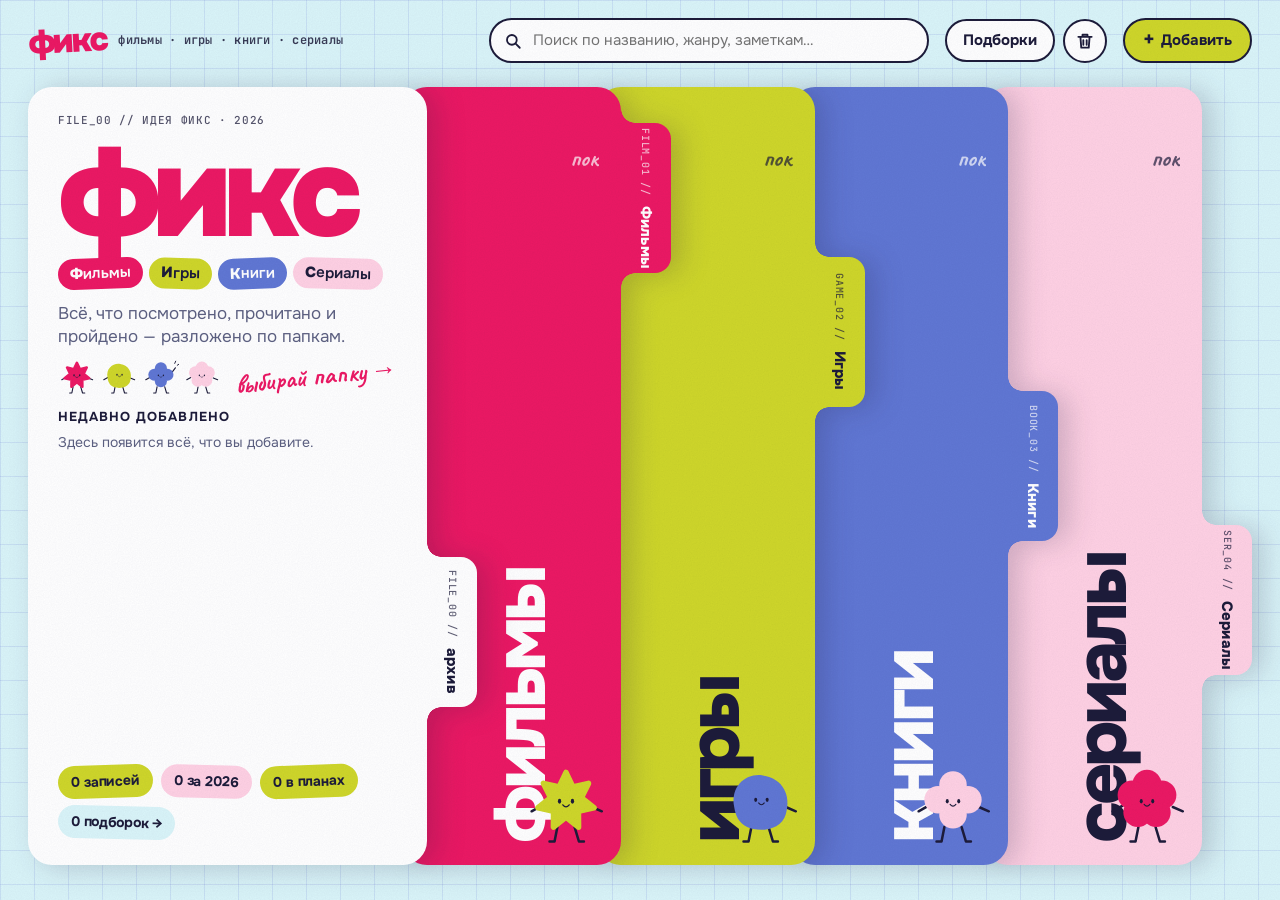
==== index.html @ a4455157 "Новая палитра и логотип-слово вместо кубиков Голубой, синий, лайм, малиновый и розовый; тёмно-синий " ====
<!doctype html>
<html lang="ru">
<head>
  <meta charset="utf-8">
  <meta name="viewport" content="width=device-width, initial-scale=1, viewport-fit=cover">
  <title>Фикс</title>
  <meta name="description" content="Фикс — фильмы, игры, книги, сериалы. Личный дневник того, что посмотрено, прочитано и пройдено">
  <link rel="preconnect" href="https://fonts.googleapis.com">
  <link rel="preconnect" href="https://fonts.gstatic.com" crossorigin>
  <link href="https://fonts.googleapis.com/css2?family=Onest:wght@400;500;600;700;800;900&family=Caveat:wght@500;700&family=JetBrains+Mono:wght@400;600&display=swap" rel="stylesheet">
  <link rel="stylesheet" href="css/styles.css">
</head>
<body>
  <header class="topbar">
    <a class="logo" href="#/" aria-label="Фикс — фильмы, игры, книги, сериалы. На главную">
      <span class="logo-word" aria-hidden="true">фикс</span>
      <span class="logo-sub" aria-hidden="true"><b>ф</b>ильмы · <b>и</b>гры · <b>к</b>ниги · <b>с</b>ериалы</span>
    </a>
    <div class="search" role="search">
      <svg class="search-icon" viewBox="0 0 24 24" aria-hidden="true"><circle cx="10.5" cy="10.5" r="6.5"/><path d="M15.5 15.5 21 21"/></svg>
      <input id="globalSearchInput" type="search" placeholder="Поиск по названию, жанру, заметкам…" autocomplete="off" aria-label="Поиск по всем папкам">
      <div class="search-results" id="globalSearchResults" hidden></div>
    </div>
    <nav class="topnav" aria-label="Разделы">
      <a class="nav-pill" id="collectionsLink" href="#/collections">Подборки</a>
      <button class="icon-btn" id="trashBtn" type="button" aria-label="Корзина">
        <svg viewBox="0 0 24 24" aria-hidden="true"><path d="M4 7h16M9 7V4.5h6V7M6.5 7l1 13h9l1-13M10 11v5.5M14 11v5.5"/></svg>
        <span class="trash-count" hidden></span>
      </button>
    </nav>
    <button class="btn btn--add" data-action="add" type="button"><span aria-hidden="true">+</span> Добавить</button>
  </header>

  <main id="app"></main>

  <div class="modal" id="entryOverlay" role="dialog" aria-modal="true" hidden>
    <div class="modal-backdrop"></div>
    <article class="sheet-card" id="entryModal"></article>
  </div>

  <div class="toast" id="toast" role="status" aria-live="polite"></div>

  <script src="js/secrets.js"></script>
  <script src="js/constants.js"></script>
  <script src="js/utils.js"></script>
  <script src="js/storage.js"></script>
  <script src="js/providers.js"></script>
  <script src="js/provider-google-books.js"></script>
  <script src="js/provider-tmdb.js"></script>
  <script src="js/provider-rawg.js"></script>
  <script src="js/demo-data.js"></script>
  <script src="js/repository.js"></script>
  <script src="js/collections-repository.js"></script>
  <script src="js/covers.js"></script>
  <script src="js/stars.js"></script>
  <script src="js/state.js"></script>
  <script src="js/render.js"></script>
  <script src="js/home.js"></script>
  <script src="js/category.js"></script>
  <script src="js/collections.js"></script>
  <script src="js/trash.js"></script>
  <script src="js/modal.js"></script>
  <script src="js/app.js"></script>
</body>
</html>
---- css/styles.css ----
/* ============ Токены ============ */
:root {
  --cream: #FFFFFF;
  --cyan: #DAF5F9;
  --paper: #FFFFFF;
  --ink: #1C1B3A;
  --ink-2: #5D6182;
  --tomato: #EC1864; /* акцент: малиновый */
  --pink: #FFD1E4;
  --lime: #CFD72A;
  --forest: #6077D4;
  --yellow: #CFD72A;
  --blue: #6077D4;
  --lav: #DAF5F9;
  --violet: #6077D4;
  --peach: #FFD1E4;

  --r: 14px;          /* радиус вогнутых «плечиков» язычка */
  --tab-w: 50px;      /* ширина боковых язычков папок */
  --gutter: 28px;

  --font: 'Onest', system-ui, -apple-system, 'Segoe UI', sans-serif;
  --hand: 'Caveat', 'Comic Sans MS', cursive;
  --mono: 'JetBrains Mono', ui-monospace, 'SFMono-Regular', monospace;

  --page: var(--cyan);
  --grid: rgba(96, 119, 212, .15);
  --shadow: rgba(28, 27, 58, .2);
}

* { box-sizing: border-box; }

html { -webkit-text-size-adjust: 100%; }

body {
  margin: 0;
  min-height: 100vh;
  font-family: var(--font);
  color: var(--ink);
  background-color: var(--page);
  background-image:
    linear-gradient(var(--grid) 1px, transparent 1px),
    linear-gradient(90deg, var(--grid) 1px, transparent 1px);
  background-size: 34px 34px;
  transition: background-color .45s ease;
  overflow-x: hidden;
}

/* бумажное зерно поверх всего */
body::after {
  content: "";
  position: fixed;
  inset: 0;
  pointer-events: none;
  z-index: 100;
  opacity: .13;
  mix-blend-mode: multiply;
  background-image: url("data:image/svg+xml,%3Csvg xmlns='http://www.w3.org/2000/svg' width='180' height='180'%3E%3Cfilter id='n'%3E%3CfeTurbulence type='fractalNoise' baseFrequency='.85' numOctaves='3' stitchTiles='stitch'/%3E%3CfeColorMatrix values='0 0 0 0 .11 0 0 0 0 .11 0 0 0 0 .23 0 0 0 .5 0'/%3E%3C/filter%3E%3Crect width='100%25' height='100%25' filter='url(%23n)'/%3E%3C/svg%3E");
}

body.has-modal { overflow: hidden; }

a { color: inherit; }
button, input, select, textarea { font: inherit; color: inherit; }
:focus-visible { outline: 3px solid var(--violet); outline-offset: 3px; border-radius: 8px; }

.mono { font: 500 11px/1.3 var(--mono); letter-spacing: .06em; text-transform: uppercase; opacity: .75; }
[hidden] { display: none !important; }
.sr { position: absolute; width: 1px; height: 1px; overflow: hidden; clip: rect(0 0 0 0); }

/* ============ Кнопки и общие элементы ============ */
.btn {
  display: inline-flex; align-items: center; gap: 6px;
  border: 2px solid var(--ink);
  border-radius: 999px;
  padding: 10px 18px 11px;
  background: var(--yellow);
  color: var(--ink);
  font-weight: 700; font-size: 15px;
  cursor: pointer;
  white-space: nowrap;
  transition: transform .18s ease, background .18s;
}
.btn:hover { transform: rotate(-2deg) scale(1.04); }
.btn span { font-size: 20px; line-height: 0; }
.btn--big { font-size: 17px; padding: 14px 26px 15px; }

.sticker {
  display: inline-block;
  background: var(--s);
  border-radius: 999px;
  padding: 7px 13px 8px;
  font-weight: 700; font-size: 14px;
  letter-spacing: -.01em;
}
.sticker:nth-child(odd) { transform: rotate(-2deg); }
.sticker:nth-child(even) { transform: rotate(1.5deg); }

.hand-note { font: 700 26px/1 var(--hand); color: var(--tomato); }

.bar { display: block; height: 7px; border-radius: 99px; background: rgba(28, 27, 58, .12); overflow: hidden; }
.bar > span { display: block; height: 100%; border-radius: inherit; background: var(--ink); }
.bar--big { height: 12px; margin-top: 10px; border: 2px solid var(--ink); background: var(--cream); }
.bar--big > span { background: var(--blue); }

/* ============ Верхняя панель ============ */
.topbar {
  position: relative; z-index: 30;
  display: flex; align-items: center; gap: 16px;
  padding: 18px var(--gutter);
}
/* логотип: слово «фикс» и расшифровка */
.logo { display: flex; align-items: center; gap: 12px; text-decoration: none; color: var(--ink); }
.logo-word {
  font-weight: 900; font-size: 34px; line-height: 1; letter-spacing: -.07em;
  color: var(--tomato);
  transform: rotate(-3deg);
  transition: transform .25s cubic-bezier(.3, 1.6, .5, 1);
}
.logo:hover .logo-word { transform: rotate(2deg) scale(1.06); }
body[data-view="collection"] .logo-word { color: var(--page-fi, var(--ink)); }
.logo-sub { font: 600 12px/1.3 var(--mono); letter-spacing: .02em; white-space: nowrap; color: var(--page-fi, var(--ink)); opacity: .85; }
.logo-sub b { font-weight: 700; }

.search { position: relative; flex: 1; max-width: 440px; margin-left: auto; }
.search input {
  width: 100%;
  border: 2px solid var(--ink); border-radius: 999px;
  background: var(--cream);
  padding: 10px 16px 11px 42px;
  font-size: 15px;
}
.search-icon, .field-inline svg {
  position: absolute; left: 15px; top: 50%; translate: 0 -50%;
  width: 18px; height: 18px; fill: none; stroke: var(--ink); stroke-width: 2.4; stroke-linecap: round;
  pointer-events: none;
}
.search-results {
  position: absolute; top: calc(100% + 8px); left: 0; right: 0;
  background: var(--cream);
  border: 2px solid var(--ink); border-radius: 20px;
  padding: 6px;
  box-shadow: 0 16px 40px var(--shadow);
}
.result {
  width: 100%; display: flex; align-items: center; gap: 12px;
  border: 0; background: none; text-align: left; cursor: pointer;
  padding: 8px; border-radius: 14px;
}
.result:hover { background: #DAF5F9; }
.result-type { margin-left: auto; font-size: 12px; font-weight: 700; background: var(--c); color: var(--fi); padding: 4px 9px; border-radius: 999px; }
.result-empty { margin: 10px 12px; color: var(--ink-2); }

/* ============ Главная: полка с папками ============ */
.shelf {
  display: flex;
  height: calc(100vh - 88px);
  min-height: 640px;
  padding: 6px calc(var(--gutter) + var(--tab-w)) var(--gutter) var(--gutter);
}

.folder {
  position: relative;
  flex: 1 1 0;
  min-width: 0;
  margin-left: -24px; /* прячем скругление предыдущей папки */
  filter: drop-shadow(10px 2px 14px var(--shadow));
  transition: flex-grow .55s cubic-bezier(.2, .8, .2, 1);
  --tc: var(--c);
}
.folder:first-child { margin-left: 0; }
.folder--title { flex: 0 0 34%; }
.folder:not(.folder--title):hover,
.folder:not(.folder--title):focus-within { flex-grow: 1.9; }

.folder-body {
  position: absolute; inset: 0;
  display: flex; gap: 14px;
  padding: 24px 22px 22px calc(24px + var(--tab-w) + 14px);
  background: var(--c);
  color: var(--fi);
  border-radius: 24px;
  overflow: hidden;
  text-decoration: none;
  cursor: pointer;
}

/* боковой язычок: торчит справа, с вогнутыми плечиками */
.folder-tab {
  position: absolute;
  left: 100%;
  top: var(--tab-top, 36px);
  width: var(--tab-w);
  height: 150px;
  display: flex; align-items: center; justify-content: center; gap: 10px;
  writing-mode: vertical-rl;
  background: var(--c);
  color: var(--fi);
  border-radius: 0 16px 16px 0;
  font-weight: 800; font-size: 15px; letter-spacing: .01em;
  text-decoration: none;
  white-space: nowrap;
}
.folder-tab small { font: 500 10px var(--mono); letter-spacing: .08em; opacity: .7; }
.folder-tab::before, .folder-tab::after {
  content: ""; position: absolute; left: 0;
  width: var(--r); height: var(--r);
  pointer-events: none;
}
.folder-tab::before { bottom: 100%; background: radial-gradient(circle at 100% 0, transparent calc(var(--r) - .5px), var(--tc) var(--r)); }
.folder-tab::after  { top: 100%;    background: radial-gradient(circle at 100% 100%, transparent calc(var(--r) - .5px), var(--tc) var(--r)); }
.folder--title .folder-tab { --tab-top: 470px; }

.folder-vtitle {
  margin: 0;
  writing-mode: vertical-rl;
  transform: rotate(180deg);
  font-size: clamp(54px, 8.2vh, 100px);
  font-weight: 800;
  letter-spacing: -.055em;
  line-height: .82;
  white-space: nowrap;
  align-self: flex-end;
}
.folder-main { flex: 1; min-width: 0; display: flex; flex-direction: column; gap: 14px; }
.folder-main > .mono { white-space: nowrap; overflow: hidden; text-overflow: ellipsis; opacity: 0; transition: opacity .3s; }
.folder:hover .folder-main > .mono, .folder:focus-within .folder-main > .mono { opacity: .75; }
.folder-peek {
  flex: 1;
  display: grid;
  grid-template-columns: repeat(auto-fill, minmax(84px, 1fr));
  grid-auto-rows: max-content;
  gap: 12px;
  align-content: start;
  overflow: hidden;
  padding: 4px;
  -webkit-mask-image: linear-gradient(#000 62%, transparent 96%);
          mask-image: linear-gradient(#000 62%, transparent 96%);
}
.mini-cover {
  display: block;
  aspect-ratio: 300 / 420;
  border-radius: 12px;
  overflow: hidden;
  transform: rotate(var(--rot));
  box-shadow: 0 3px 0 rgba(28, 27, 58, .25);
  transition: transform .35s;
}
.mini-cover svg { display: block; width: 100%; height: 100%; }
.folder:hover .mini-cover { transform: rotate(0) translateY(-2px); }
.folder-foot { display: flex; justify-content: space-between; align-items: end; gap: 10px; font-weight: 600; font-size: 14px; padding-right: 70px; }
.folder-foot { opacity: 0; transition: opacity .3s; }
.folder:hover .folder-foot, .folder:focus-within .folder-foot { opacity: 1; }
.folder-foot .open { opacity: 0; transform: translateX(-8px); transition: .3s; white-space: nowrap; }
.folder:hover .folder-foot .open, .folder:focus-within .folder-foot .open { opacity: 1; transform: none; }
.folder-mascot {
  position: absolute; right: 12px; bottom: 10px;
  width: 86px;
  transition: transform .45s cubic-bezier(.3, 1.6, .5, 1);
}
.folder:hover .folder-mascot { transform: translateY(-10px) rotate(-10deg); }

/* титульный лист */
.title-sheet { flex-direction: column; gap: 14px; padding: 26px 30px; }
.title-sheet h1 {
  margin: 2px 0 0;
  color: var(--tomato);
  font-size: clamp(90px, 10vw, 150px);
  font-weight: 900;
  letter-spacing: -.07em;
  line-height: .8;
}
.decode { margin: -2px 0 0; display: flex; flex-wrap: wrap; gap: 6px; }
.decode span { background: var(--c); color: var(--fi); border-radius: 999px; padding: 5px 12px 6px; font-size: 15px; font-weight: 600; }
.decode span:nth-child(odd) { transform: rotate(-2deg); }
.decode span:nth-child(even) { transform: rotate(1.5deg); }
.decode b { font-weight: 900; }
.lead { margin: 0; font-size: 17px; line-height: 1.35; max-width: 30ch; color: var(--ink-2); }
.mascot-row { display: flex; align-items: flex-end; gap: 4px; margin: -4px 0 -6px; }
.mascot-link { width: 72px; display: block; animation: bob 2.6s ease-in-out infinite; animation-delay: var(--d); }
.mascot-link:hover { animation-play-state: paused; transform: scale(1.12) rotate(-8deg); }
.mascot-link svg { display: block; width: 100%; }

.now { flex: 1; min-height: 0; overflow: auto; }
.now h3 { margin: 4px 0 8px; font-size: 13px; text-transform: uppercase; letter-spacing: .08em; }
.now ul { list-style: none; margin: 0; padding: 0; display: grid; gap: 4px; }
.now-item {
  width: 100%; display: flex; gap: 12px; align-items: center;
  border: 0; background: none; text-align: left; cursor: pointer;
  padding: 6px; border-radius: 14px;
}
.now-item:hover { background: rgba(96, 119, 212, .09); }
.now-thumb { flex: none; width: 38px; height: 52px; border-radius: 8px; overflow: hidden; display: block; }
.now-thumb svg { display: block; width: 100%; height: 100%; }
.now-text { flex: 1; min-width: 0; display: grid; gap: 3px; }
.now-text b { font-size: 15px; letter-spacing: -.01em; white-space: nowrap; overflow: hidden; text-overflow: ellipsis; }
.now-text small { font-size: 12.5px; color: var(--ink-2); }
.stats { display: flex; flex-wrap: wrap; gap: 8px; }
.mascot-row .hand-note { align-self: center; margin-left: 10px; transform: rotate(-6deg); white-space: nowrap; }

@keyframes bob { 50% { transform: translateY(-6px) rotate(-4deg); } }

/* ============ Коллекция ============ */
.coll { padding: 0 calc(var(--gutter) + 40px) 0 var(--gutter); color: var(--fi); }
.back {
  display: inline-block;
  font-weight: 700; text-decoration: none;
  background: var(--cream); color: var(--ink);
  padding: 7px 14px 8px; border-radius: 999px;
  transition: transform .2s;
}
.back:hover { transform: translateX(-4px) rotate(-2deg); }
.coll-hero { display: flex; align-items: flex-end; justify-content: space-between; gap: 20px; margin-top: 18px; }
.coll-hero h1 {
  margin: 6px 0 .16em;
  font-size: clamp(72px, 12vw, 170px);
  font-weight: 800;
  letter-spacing: -.065em;
  line-height: .82;
}
.coll-sub { margin: 0; font-size: 17px; font-weight: 500; opacity: .9; }
.coll-mascot { position: relative; width: clamp(120px, 15vw, 200px); flex: none; animation: bob 3s ease-in-out infinite; }
.coll-mascot > svg:first-child { display: block; width: 100%; }
.coll-mascot .doodle { position: absolute; width: 38px; top: -6px; left: -20px; color: var(--cream); }

.coll-tools { display: flex; flex-wrap: wrap; gap: 10px; margin-top: 22px; }
.field-inline { position: relative; flex: 1; max-width: 340px; }
.field-inline input, .select select {
  width: 100%;
  border: 2px solid var(--ink); border-radius: 999px;
  background: var(--cream); color: var(--ink);
  padding: 10px 16px 11px 42px;
  font-size: 15px;
}
.select select { padding-left: 16px; padding-right: 36px; appearance: none; cursor: pointer; font-weight: 600;
  background-image: url("data:image/svg+xml,%3Csvg xmlns='http://www.w3.org/2000/svg' viewBox='0 0 12 8'%3E%3Cpath d='M1 1l5 5 5-5' stroke='%232B1810' stroke-width='2' fill='none' stroke-linecap='round'/%3E%3C/svg%3E");
  background-repeat: no-repeat; background-position: right 14px center; background-size: 12px; }

/* горизонтальные язычки статусов */
.status-tabs {
  display: flex; align-items: flex-end;
  margin-top: 30px;
  padding-left: 26px;
  overflow-x: auto;
  scrollbar-width: none;
  /* место для «плечиков» активного язычка */
  padding-right: 20px;
}
.status-tabs::-webkit-scrollbar { display: none; }
.stab {
  --tc: var(--sc);
  position: relative;
  flex: none;
  border: 0;
  background: var(--tc);
  color: var(--ink);
  font-weight: 700; font-size: 15px;
  padding: 13px 22px 20px;
  margin-right: -10px;
  border-radius: 16px 16px 0 0;
  cursor: pointer;
  transform: translateY(8px);
  transition: transform .2s;
  box-shadow: 0 -2px 10px rgba(28, 27, 58, .08);
}
.stab:hover { transform: translateY(3px); }
.stab .count { font: 500 12px var(--mono); margin-left: 8px; opacity: .6; }
.stab.is-active { --tc: var(--cream); transform: none; padding-bottom: 16px; box-shadow: none; }
.stab.is-active::before, .stab.is-active::after {
  content: ""; position: absolute; bottom: 0;
  width: var(--r); height: var(--r);
  pointer-events: none;
}
.stab.is-active::before { right: 100%; background: radial-gradient(circle at 0 0, transparent calc(var(--r) - .5px), var(--tc) var(--r)); }
.stab.is-active::after  { left: 100%;  background: radial-gradient(circle at 100% 0, transparent calc(var(--r) - .5px), var(--tc) var(--r)); }

.sheet {
  position: relative; z-index: 7;
  min-height: 60vh;
  background-color: var(--cream);
  background-image:
    linear-gradient(rgba(96, 119, 212, .12) 1px, transparent 1px),
    linear-gradient(90deg, rgba(96, 119, 212, .12) 1px, transparent 1px);
  background-size: 34px 34px;
  color: var(--ink);
  border-radius: 28px 28px 0 0;
  padding: 34px 30px 60px;
  box-shadow: 0 -6px 24px rgba(28, 27, 58, .12);
}
.grid { display: grid; grid-template-columns: repeat(auto-fill, minmax(186px, 1fr)); gap: 34px 24px; }

.card {
  display: flex; flex-direction: column; gap: 12px;
  border: 0; background: none; padding: 0; text-align: left; cursor: pointer;
}
.cover {
  position: relative; display: block;
  aspect-ratio: 300 / 420;
  border: 2px solid var(--ink);
  border-radius: 20px;
  overflow: hidden;
  transition: transform .3s cubic-bezier(.3, 1.4, .5, 1);
}
.cover svg { display: block; width: 100%; height: 100%; }
.card:hover .cover, .card:focus-visible .cover { transform: rotate(-2.5deg) translateY(-6px); }
.card:nth-child(even):hover .cover { transform: rotate(2.5deg) translateY(-6px); }
.status-pill {
  position: absolute; top: 10px; right: 10px;
  background: var(--sc);
  border: 1.5px solid var(--ink); border-radius: 999px;
  padding: 3px 9px 4px;
  font-size: 12px; font-weight: 700;
}
.card-meta { display: grid; gap: 5px; }
.card-code { font: 500 10.5px var(--mono); letter-spacing: .08em; color: var(--ink-2); }
.card h3 { margin: 0; font-size: 17px; font-weight: 700; letter-spacing: -.025em; line-height: 1.15; }
.card .sub { font-size: 13.5px; color: var(--ink-2); }
.stars-mini { display: flex; gap: 1px; }

.empty { grid-column: 1 / -1; display: grid; justify-items: center; gap: 8px; padding: 50px 0; text-align: center; }
.empty svg { width: 130px; }
.empty p { margin: 0 0 8px; font: 700 34px var(--hand); color: var(--tomato); }

/* другие папки — язычки у правого края */
.side-tabs { position: fixed; right: 0; top: 150px; z-index: 20; display: flex; flex-direction: column; gap: 8px; }
.side-tab {
  writing-mode: vertical-rl;
  background: var(--c); color: var(--fi);
  padding: 20px 12px 20px 14px;
  border-radius: 16px 0 0 16px;
  font-weight: 800; font-size: 14px;
  text-decoration: none;
  transform: translateX(10px);
  transition: transform .25s;
  filter: drop-shadow(-4px 2px 8px var(--shadow));
}
.side-tab:hover { transform: translateX(0); }

/* ============ Модальное окно ============ */
.modal {
  position: fixed; inset: 0; z-index: 50;
  display: flex; justify-content: center; align-items: flex-start;
  padding: 70px 20px 40px;
  overflow-y: auto;
}
.modal-backdrop { position: fixed; inset: 0; background: rgba(28, 27, 58, .5); animation: fade .25s; }
.sheet-card {
  position: relative;
  width: min(940px, 100%);
  background: var(--c);
  color: var(--fi);
  border-radius: 28px;
  padding: 14px;
  animation: pop .4s cubic-bezier(.3, 1.4, .5, 1);
  transition: background .3s;
  --tc: var(--c);
}
.sheet-tab {
  position: absolute; bottom: 100%; left: 36px;
  background: var(--tc);
  padding: 12px 22px 10px;
  border-radius: 16px 16px 0 0;
  font: 600 12px var(--mono); letter-spacing: .08em; text-transform: uppercase;
}
.sheet-tab::before, .sheet-tab::after { content: ""; position: absolute; bottom: 0; width: var(--r); height: var(--r); }
.sheet-tab::before { right: 100%; background: radial-gradient(circle at 0 0, transparent calc(var(--r) - .5px), var(--tc) var(--r)); }
.sheet-tab::after  { left: 100%;  background: radial-gradient(circle at 100% 0, transparent calc(var(--r) - .5px), var(--tc) var(--r)); }
.close {
  position: absolute; top: -18px; right: -14px; z-index: 2;
  width: 46px; height: 46px;
  border: 2px solid var(--ink); border-radius: 50%;
  background: var(--yellow); color: var(--ink);
  font-size: 26px; line-height: 1; cursor: pointer;
  transition: transform .2s;
}
.close:hover { transform: rotate(90deg); }
.sheet-inner {
  background: var(--cream);
  color: var(--ink);
  border-radius: 20px;
  padding: 30px;
}

.detail { display: grid; grid-template-columns: minmax(200px, 280px) 1fr; gap: 34px; align-items: start; }
.detail-cover { border: 2px solid var(--ink); border-radius: 22px; overflow: hidden; transform: rotate(-2deg); position: sticky; top: 0; }
.detail-cover svg { display: block; width: 100%; }
.detail-info { display: grid; gap: 20px; min-width: 0; }
.detail-info h2 { margin: 0; font-size: clamp(34px, 4.4vw, 56px); font-weight: 800; letter-spacing: -.05em; line-height: .92; }
.detail-sub { margin: -10px 0 0; font-size: 16px; color: var(--ink-2); }
.detail-grid { display: grid; grid-template-columns: 1fr 1fr; gap: 18px 24px; }

.chips { display: flex; flex-wrap: wrap; gap: 8px; }
.chip {
  display: inline-flex; align-items: center;
  border: 2px solid var(--ink); border-radius: 999px;
  background: transparent;
  padding: 6px 14px 7px;
  font-size: 14px; font-weight: 700;
  cursor: pointer;
  transition: transform .15s, background .15s;
}
.chip:hover { transform: rotate(-2deg); }
.chip.is-on, .chip:has(input:checked) { background: var(--sc); }
.chip input { position: absolute; opacity: 0; pointer-events: none; }
.chip--type:has(input:checked), .chip--type.is-on { background: var(--c); color: var(--fi); }
.chip:has(input:focus-visible) { outline: 3px solid var(--violet); outline-offset: 2px; }

.field { display: grid; gap: 7px; align-content: start; }
.label { font: 600 11px var(--mono); letter-spacing: .08em; text-transform: uppercase; color: var(--ink-2); }
.field input:not([type=radio]), .field textarea {
  width: 100%;
  border: 2px solid var(--ink); border-radius: 14px;
  background: #FFFFFF;
  padding: 10px 12px;
  font-size: 15px;
}
.stars { display: flex; gap: 2px; }
.stars button { border: 0; background: none; padding: 2px; cursor: pointer; transition: transform .15s; }
.stars button:hover { transform: scale(1.2) rotate(-10deg); }

.progress-edit { display: flex; align-items: center; gap: 8px; font-weight: 600; }
.progress-edit input { width: 72px !important; text-align: center; padding: 8px 6px !important; }
.progress-edit span { display: flex; align-items: center; gap: 8px; white-space: nowrap; }
.round {
  flex: none; width: 36px; height: 36px;
  border: 2px solid var(--ink); border-radius: 50%;
  background: var(--blue); font-size: 20px; line-height: 1; cursor: pointer;
}

.tags { display: flex; flex-wrap: wrap; gap: 8px; align-items: center; }
.tag {
  display: inline-flex; align-items: center; gap: 4px;
  background: var(--tc);
  border-radius: 999px;
  padding: 5px 6px 6px 13px;
  font-size: 14px; font-weight: 700;
}
.tag:nth-child(odd) { transform: rotate(-1.5deg); }
.tag button { border: 0; background: rgba(28, 27, 58, .12); width: 20px; height: 20px; border-radius: 50%; cursor: pointer; line-height: 1; font-size: 14px; }
.field .tag-input { width: 110px; border-style: dashed; border-radius: 999px; padding: 6px 12px; }

.field .notes {
  font: 600 23px/32px var(--hand);
  border-radius: 16px;
  padding: 4px 16px;
  background: #FFFFFF repeating-linear-gradient(transparent 0 31px, rgba(96, 119, 212, .35) 31px 32px);
  background-attachment: local;
  resize: vertical;
  min-height: 136px;
}
.link-danger { justify-self: start; border: 0; background: none; padding: 0; color: #C8124F; font-weight: 600; text-decoration: underline; text-underline-offset: 3px; cursor: pointer; }

/* форма добавления */
.add-form { display: grid; grid-template-columns: 1fr 1fr; gap: 18px 22px; }
.field--wide { grid-column: 1 / -1; }
.add-head { grid-column: 1 / -1; display: flex; align-items: baseline; gap: 16px; flex-wrap: wrap; }
.add-head h2 { margin: 0; font-size: clamp(34px, 4vw, 50px); font-weight: 800; letter-spacing: -.05em; line-height: .95; }
.add-head .hand-note { transform: rotate(-4deg); }
.type-chips { grid-column: 1 / -1; }
.type-chips .chip { font-size: 16px; padding: 9px 18px 10px; }
.add-actions { display: flex; justify-content: flex-end; }

/* тост */
.toast {
  position: fixed; left: 50%; bottom: 28px; z-index: 60;
  translate: -50% 20px;
  background: var(--ink); color: var(--cream);
  padding: 12px 20px 13px; border-radius: 999px;
  font-weight: 700;
  opacity: 0; pointer-events: none;
  transition: .3s cubic-bezier(.3, 1.4, .5, 1);
}
.toast.is-on { opacity: 1; translate: -50% 0; }

@keyframes pop { from { transform: translateY(30px) rotate(1.5deg); opacity: 0; } }
@keyframes fade { from { opacity: 0; } }


/* ============ Логика дневника: дополнительные элементы ============ */

/* верхняя навигация: подборки и корзина */
.topnav { display: flex; align-items: center; gap: 8px; }
.nav-pill {
  font-weight: 700; font-size: 15px; text-decoration: none;
  border: 2px solid var(--ink); border-radius: 999px;
  background: var(--cream); color: var(--ink);
  padding: 9px 16px 10px;
  transition: transform .18s, background .18s;
}
.nav-pill:hover { transform: rotate(-2deg); }
.nav-pill.is-active { background: var(--lav); }
.icon-btn {
  position: relative;
  width: 44px; height: 44px;
  border: 2px solid var(--ink); border-radius: 50%;
  background: var(--cream); color: var(--ink);
  cursor: pointer;
  display: grid; place-items: center;
  transition: transform .18s, background .18s;
}
.icon-btn:hover { transform: rotate(-8deg); }
.icon-btn.is-active { background: var(--peach); }
.icon-btn svg { width: 20px; height: 20px; fill: none; stroke: currentColor; stroke-width: 2.2; stroke-linecap: round; stroke-linejoin: round; }
.trash-count {
  position: absolute; top: -6px; right: -6px;
  min-width: 20px; height: 20px; padding: 0 5px;
  border-radius: 999px; border: 2px solid var(--ink);
  background: var(--tomato); color: var(--cream);
  font: 700 11px/16px var(--font); text-align: center;
}

/* настоящие обложки (загруженные или из каталога) */
.cover-img { display: block; width: 100%; height: 100%; background: #FFFFFF center / cover no-repeat; }
.cover-img--contain { background-size: contain; background-color: var(--ink); }
.mini-cover .cover-img, .now-thumb .cover-img { border-radius: inherit; }
.detail-cover .cover-img { aspect-ratio: 300 / 420; }

/* звёзды с половинками */
.stars-static, .star-picker { display: inline-flex; gap: 1px; }
.star-slot { position: relative; display: inline-block; width: var(--size); height: var(--size); flex: none; }
.star-slot svg { display: block; }
.star-base, .star-fill { position: absolute; top: 0; left: 0; height: 100%; overflow: hidden; }
.star-fill { width: 0; pointer-events: none; }
.star-picker .star-slot { transition: transform .15s; }
.star-picker .star-slot:hover { transform: scale(1.15) rotate(-8deg); }
.star-hit { position: absolute; top: 0; bottom: 0; width: 50%; border: 0; padding: 0; background: transparent; cursor: pointer; z-index: 1; }
.star-hit-left { left: 0; }
.star-hit-right { right: 0; }
.star-hit:focus-visible { outline-offset: 0; }

/* главная */
.sticker--link { text-decoration: none; color: var(--ink); transition: transform .18s; }
.sticker--link:hover { transform: rotate(-3deg) scale(1.05); }
.now-empty { margin: 0; color: var(--ink-2); font-size: 14px; }
.folder-empty { grid-column: 1 / -1; font: 700 24px var(--hand); opacity: .7; white-space: nowrap; }

/* пустые состояния */
.empty-hint { max-width: 36ch; color: var(--ink-2); font-size: 15px; margin: -6px 0 10px; }

/* кнопки */
.btn--small { font-size: 13px; padding: 6px 12px 7px; }
.btn--ink { background: var(--ink); color: var(--cream); }
.btn--ghost { background: var(--cream); }
.btn:disabled { opacity: .45; cursor: default; transform: none; }
.inline-form { display: flex; gap: 8px; flex: 1; max-width: 460px; }
.inline-form input {
  flex: 1; min-width: 0;
  border: 2px solid var(--ink); border-radius: 999px;
  background: var(--cream); color: var(--ink);
  padding: 10px 16px 11px; font-size: 15px;
}

/* лист без язычков статусов (подборки, корзина) */
.sheet--flat { margin-top: 30px; }

/* подборки: маленькие папки с язычком */
.packs { display: grid; grid-template-columns: repeat(auto-fill, minmax(260px, 1fr)); gap: 56px 26px; padding-top: 26px; }
.pack {
  --tc: var(--c);
  position: relative;
  display: block;
  border: 0; padding: 0; background: none; text-align: left; cursor: pointer;
  color: var(--fi);
  filter: drop-shadow(0 6px 10px var(--shadow));
  transition: transform .3s cubic-bezier(.3, 1.4, .5, 1);
}
.pack:hover { transform: translateY(-6px) rotate(-1deg); }
.pack:nth-child(even):hover { transform: translateY(-6px) rotate(1deg); }
.pack-tab {
  position: absolute; bottom: calc(100% - 1px); left: var(--tab-left, 18%);
  background: var(--tc);
  padding: 9px 16px 7px;
  border-radius: 14px 14px 0 0;
  font: 600 11px var(--mono); letter-spacing: .06em; text-transform: uppercase;
  white-space: nowrap;
}
.pack-tab::before, .pack-tab::after { content: ""; position: absolute; bottom: 0; width: var(--r); height: var(--r); }
.pack-tab::before { right: 100%; background: radial-gradient(circle at 0 0, transparent calc(var(--r) - .5px), var(--tc) var(--r)); }
.pack-tab::after  { left: 100%;  background: radial-gradient(circle at 100% 0, transparent calc(var(--r) - .5px), var(--tc) var(--r)); }
.pack-body { display: flex; flex-direction: column; gap: 14px; background: var(--c); border-radius: 22px; padding: 20px 20px 18px; min-height: 230px; overflow: hidden; }
.pack-name { font-size: 30px; font-weight: 800; letter-spacing: -.045em; line-height: .95; }
.pack-peek { display: flex; gap: 8px; }
.pack-peek .mini-cover { flex: none; width: 66px; }

/* выбор записей в подборку */
.picker { background: #FFFFFF; border: 2px solid var(--ink); border-radius: 22px; padding: 16px; margin-bottom: 30px; }
.picker-head { display: flex; align-items: baseline; gap: 12px; margin: 0 4px 10px; }
.picker-head b { font-size: 18px; letter-spacing: -.02em; }
.picker-head span { font: 700 22px var(--hand); color: var(--tomato); }
.picker-list { display: grid; grid-template-columns: repeat(auto-fill, minmax(280px, 1fr)); gap: 4px 12px; max-height: 340px; overflow: auto; }
.picker-row { position: relative; display: flex; align-items: center; gap: 10px; padding: 6px 8px; border-radius: 14px; cursor: pointer; }
.picker-row:hover { background: #DAF5F9; }
.picker-row input { position: absolute; opacity: 0; pointer-events: none; }
.picker-check { flex: none; width: 22px; height: 22px; border: 2px solid var(--ink); border-radius: 7px; background: var(--cream); display: grid; place-items: center; }
.picker-row input:checked + .picker-check { background: var(--lime); }
.picker-row input:checked + .picker-check::after { content: ""; width: 10px; height: 5px; border: solid var(--ink); border-width: 0 0 2.5px 2.5px; transform: translateY(-1px) rotate(-45deg); }
.picker-row input:focus-visible + .picker-check { outline: 3px solid var(--violet); outline-offset: 2px; }
.picker-row .now-thumb { width: 30px; height: 42px; }
.picker-row-title { flex: 1; min-width: 0; font-weight: 600; font-size: 14px; white-space: nowrap; overflow: hidden; text-overflow: ellipsis; }
.picker-empty { margin: 0 0 24px; color: var(--ink-2); }

.collection-item { position: relative; }
.collection-item .card { width: 100%; }
.collection-remove {
  position: absolute; top: -10px; left: -10px; z-index: 2;
  width: 32px; height: 32px;
  border: 2px solid var(--ink); border-radius: 50%;
  background: var(--yellow); color: var(--ink);
  font-size: 18px; line-height: 1; cursor: pointer;
  opacity: 0; transition: opacity .2s, transform .2s;
}
.collection-item:hover .collection-remove, .collection-remove:focus-visible { opacity: 1; }
.collection-remove:hover { transform: rotate(90deg); }
@media (hover: none) { .collection-remove { opacity: 1; } }

/* корзина */
.card--trash { cursor: default; }
.card--trash .cover { filter: saturate(.55); }
.card--trash:hover .cover { transform: none; }
.card-code .dot { display: inline-block; width: 8px; height: 8px; border-radius: 50%; background: var(--c); margin-right: 6px; vertical-align: 1px; border: 1px solid var(--ink); }
.trash-actions { display: flex; flex-wrap: wrap; align-items: center; gap: 10px; margin-top: 4px; }

/* окно записи: просмотр */
.chip--static { cursor: default; }
.chip--static:hover { transform: none; }
.chip--cat { background: var(--c); color: var(--fi); }
.chips--small .chip { font-size: 13px; padding: 5px 11px 6px; }
.tag--static { padding: 5px 13px 6px; }
.detail-value { font-size: 17px; font-weight: 600; }
.notes-list { display: grid; gap: 8px; }
.note-card {
  margin: 0;
  font: 600 23px/32px var(--hand);
  background: #FFFFFF repeating-linear-gradient(transparent 0 31px, rgba(96, 119, 212, .35) 31px 32px);
  border: 2px solid var(--ink); border-radius: 16px;
  padding: 0 16px;
}
.quote-card {
  position: relative;
  margin: 0;
  font-size: 17px; font-weight: 500; line-height: 1.4; font-style: italic;
  background: var(--pink-soft, #FFD1E4);
  border-radius: 18px;
  padding: 14px 18px 14px 46px;
}
.quote-card::before { content: "“"; position: absolute; left: 12px; top: -4px; font: 900 56px/1 var(--font); color: var(--tomato); font-style: normal; }
.source-link { justify-self: start; font-weight: 600; color: var(--ink-2); text-underline-offset: 3px; }
.detail-actions { display: flex; align-items: center; gap: 18px; flex-wrap: wrap; margin-top: 4px; }

/* окно записи: редактирование */
.edit-form { display: grid; grid-template-columns: minmax(200px, 250px) 1fr; gap: 26px 34px; align-items: start; }
.edit-side, .edit-main { display: grid; gap: 20px; min-width: 0; }
.edit-side .detail-cover { position: static; }
.cover-actions { display: flex; align-items: center; gap: 14px; }
.edit-notes { grid-column: 1 / -1; display: grid; grid-template-columns: 1fr 1fr; gap: 20px 24px; }
.edit-notes .note-card, .edit-notes .quote-card { display: flex; align-items: flex-start; gap: 8px; }
.edit-notes .note-card span, .edit-notes .quote-card span { flex: 1; }
.note-delete { flex: none; margin-top: 6px; border: 0; background: rgba(28, 27, 58, .12); width: 22px; height: 22px; border-radius: 50%; cursor: pointer; line-height: 1; font: 600 15px var(--font); font-style: normal; }
.notes-empty { margin: 0; color: var(--ink-2); font-size: 14px; }
.add-row { display: flex; gap: 8px; align-items: center; }
.add-row input { flex: 1; min-width: 0; }
.edit-actions { grid-column: 1 / -1; display: flex; justify-content: space-between; align-items: center; gap: 16px; }
.edit-actions .btn { margin-left: auto; }
.field--lookup { position: relative; }
.lookup-status { text-transform: none; letter-spacing: 0; font: 700 18px var(--hand); color: var(--tomato); margin-left: 6px; }
.lookup-results:not(:empty) {
  position: absolute; top: 100%; left: 0; right: 0; z-index: 5;
  margin-top: 6px;
  background: var(--cream);
  border: 2px solid var(--ink); border-radius: 18px;
  padding: 6px;
  max-height: 320px; overflow: auto;
  box-shadow: 0 16px 40px var(--shadow);
}
.date-inputs { display: flex; gap: 8px; margin-top: 4px; }
.date-inputs input { max-width: 200px; }
.date-inputs .select select { padding-left: 14px; }
.field input.is-invalid { border-color: #C8124F; background: #FFE3EE; }

/* ============ Адаптив ============ */
@media (max-width: 1180px) {
  .folder--title { flex-basis: 30%; }
  .folder-vtitle { font-size: clamp(46px, 7vh, 80px); }
  .mascot-link { width: 58px; }
}

/* планшет и телефон: папки стопкой сверху вниз, язычки сверху */
@media (max-width: 860px) {
  :root { --gutter: 16px; }
  .topbar { flex-wrap: wrap; gap: 10px; }
  .search { order: 3; flex-basis: 100%; max-width: none; }
  .btn--add { margin-left: auto; }

  .shelf { flex-direction: column; height: auto; min-height: 0; padding: 50px var(--gutter) 40px; gap: 0; }
  .folder, .folder--title { flex: none; margin: 0; margin-top: -24px; filter: drop-shadow(0 -6px 12px var(--shadow)); }
  .folder:not(.folder--title):hover { flex-grow: 0; }
  .folder:first-child { margin-top: 0; }
  .folder--title { z-index: 1 !important; }
  .folder[data-category="movie"] { z-index: 2 !important; --tab-left: 40%; }
  .folder[data-category="game"] { z-index: 3 !important; --tab-left: 8%; }
  .folder[data-category="book"] { z-index: 4 !important; --tab-left: 44%; }
  .folder[data-category="series"] { z-index: 5 !important; --tab-left: 18%; }

  .folder-body { position: relative; inset: auto; flex-direction: column; gap: 12px; padding: 20px 20px 64px; }
  .folder-main > .mono { display: none; }
  .title-sheet { padding-bottom: 60px; }
  .folder-tab, .folder--title .folder-tab {
    left: var(--tab-left, 8%); top: auto; bottom: calc(100% - 1px);
    width: auto; height: 44px;
    padding: 0 20px;
    writing-mode: horizontal-tb;
    border-radius: 16px 16px 0 0;
    font-size: 15px;
  }
  .folder--title .folder-tab { display: none; }
  .folder-tab::before { bottom: 0; left: auto; right: 100%; top: auto;
    background: radial-gradient(circle at 0 0, transparent calc(var(--r) - .5px), var(--tc) var(--r)); }
  .folder-tab::after { top: auto; bottom: 0; left: 100%;
    background: radial-gradient(circle at 100% 0, transparent calc(var(--r) - .5px), var(--tc) var(--r)); }

  .folder-vtitle { writing-mode: horizontal-tb; transform: none; align-self: auto; font-size: 46px; line-height: .9; }
  .folder-main { gap: 12px; }
  .folder-peek { display: flex; gap: 10px; overflow: hidden; -webkit-mask-image: linear-gradient(90deg, #000 70%, transparent); mask-image: linear-gradient(90deg, #000 70%, transparent); }
  .mini-cover { flex: none; width: 78px; }
  .folder-foot { display: none; }
  .folder-mascot { width: 64px; top: 10px; right: 14px; bottom: auto; }
  .mascot-row .hand-note { font-size: 22px; }
  .now { overflow: visible; }

  .coll { padding: 0 var(--gutter); }
  .coll-hero { align-items: center; }
  .side-tabs { position: static; flex-direction: row; gap: 6px; margin: 18px var(--gutter) 0; }
  .side-tab { writing-mode: horizontal-tb; border-radius: 14px; transform: none; padding: 9px 14px 10px; filter: none; }
  .status-tabs { padding-left: 14px; }
  .stab { padding: 11px 16px 18px; font-size: 14px; }
  .sheet { padding: 24px 16px 40px; border-radius: 22px 22px 0 0; }
  .grid { grid-template-columns: repeat(auto-fill, minmax(150px, 1fr)); gap: 26px 14px; }

  .modal { padding: 60px 12px 24px; }
  .detail, .add-form, .edit-form, .edit-notes { grid-template-columns: 1fr; }
  .edit-side .detail-cover { max-width: 200px; }
  .topnav { order: 2; }
  .nav-pill { padding: 7px 12px 8px; font-size: 14px; }
  .icon-btn { width: 40px; height: 40px; }
  .packs { grid-template-columns: 1fr; }
  .detail-cover { position: static; max-width: 220px; justify-self: center; }
  .detail-grid { grid-template-columns: 1fr; }
  .sheet-inner { padding: 22px 18px; }
  .close { right: -4px; }
}

@media (max-width: 480px) {
  .logo-sub { display: none; }
  .grid { grid-template-columns: 1fr 1fr; }
  .card h3 { font-size: 15px; }
  .coll-mascot { width: 96px; }
  .coll-tools .btn { flex: 1; justify-content: center; }
  .field-inline { max-width: none; flex-basis: 100%; }
  .select { flex: 0 1 auto; }
}

@media (prefers-reduced-motion: reduce) {
  *, *::before, *::after { animation: none !important; transition: none !important; }
}
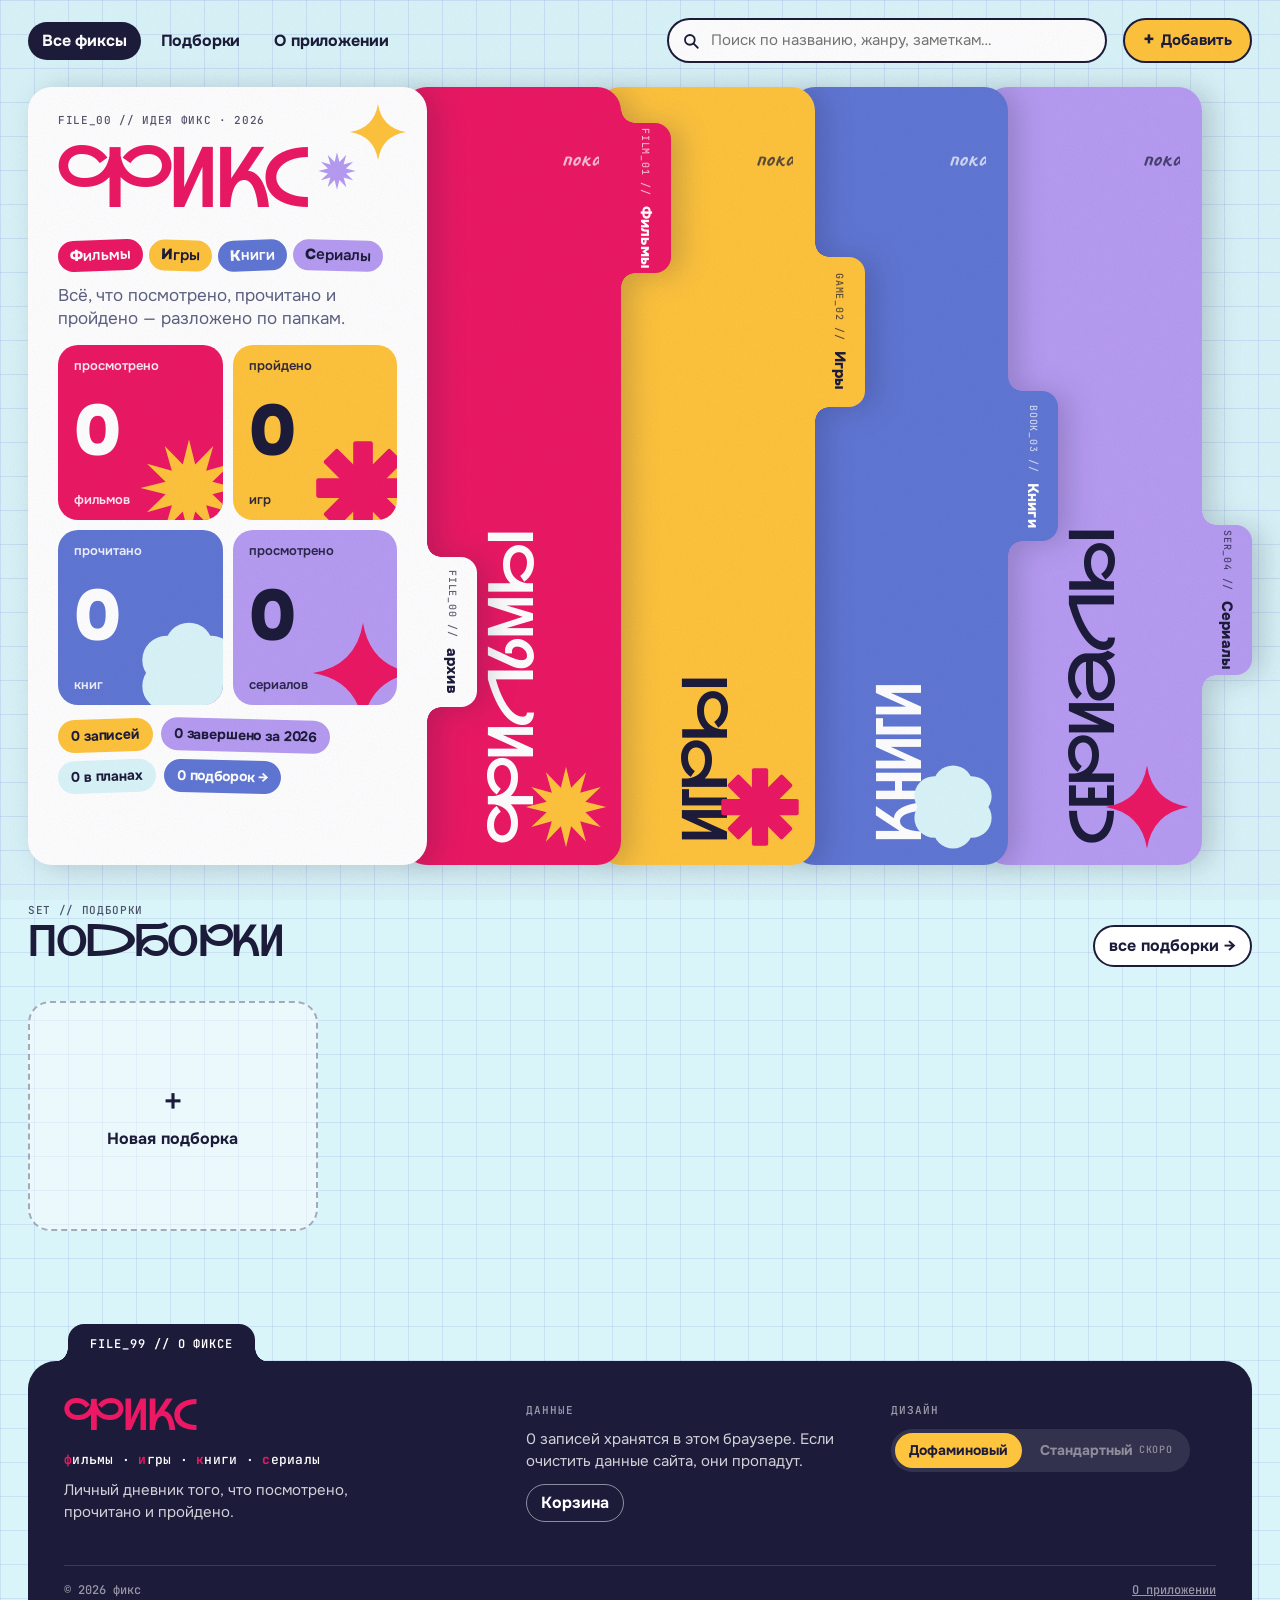
==== commit 21efc195: "Разделы в шапке, полка подборок на главной, футер и страница «О приложении» Слева в шапке «Все фиксы" ====
--- a/index.html
+++ b/index.html
@@ -12,26 +12,22 @@
 </head>
 <body>
   <header class="topbar">
-    <a class="logo" href="#/" aria-label="Фикс — фильмы, игры, книги, сериалы. На главную">
-      <span class="logo-word" aria-hidden="true">фикс</span>
-      <span class="logo-sub" aria-hidden="true"><b>ф</b>ильмы · <b>и</b>гры · <b>к</b>ниги · <b>с</b>ериалы</span>
-    </a>
+    <nav class="mainnav" aria-label="Разделы">
+      <a href="#/" data-nav="home">Все фиксы</a>
+      <a href="#/collections" data-nav="collections">Подборки</a>
+      <a href="#/about" data-nav="about">О приложении</a>
+    </nav>
     <div class="search" role="search">
       <svg class="search-icon" viewBox="0 0 24 24" aria-hidden="true"><circle cx="10.5" cy="10.5" r="6.5"/><path d="M15.5 15.5 21 21"/></svg>
       <input id="globalSearchInput" type="search" placeholder="Поиск по названию, жанру, заметкам…" autocomplete="off" aria-label="Поиск по всем папкам">
       <div class="search-results" id="globalSearchResults" hidden></div>
     </div>
-    <nav class="topnav" aria-label="Разделы">
-      <a class="nav-pill" id="collectionsLink" href="#/collections">Подборки</a>
-      <button class="icon-btn" id="trashBtn" type="button" aria-label="Корзина">
-        <svg viewBox="0 0 24 24" aria-hidden="true"><path d="M4 7h16M9 7V4.5h6V7M6.5 7l1 13h9l1-13M10 11v5.5M14 11v5.5"/></svg>
-        <span class="trash-count" hidden></span>
-      </button>
-    </nav>
     <button class="btn btn--add" data-action="add" type="button"><span aria-hidden="true">+</span> Добавить</button>
   </header>
 
   <main id="app"></main>
+
+  <footer class="site-footer" id="siteFooter"></footer>
 
   <div class="modal" id="entryOverlay" role="dialog" aria-modal="true" hidden>
     <div class="modal-backdrop"></div>
@@ -59,6 +55,8 @@
   <script src="js/category.js"></script>
   <script src="js/collections.js"></script>
   <script src="js/trash.js"></script>
+  <script src="js/about.js"></script>
+  <script src="js/footer.js"></script>
   <script src="js/modal.js"></script>
   <script src="js/app.js"></script>
 </body>
--- a/css/styles.css
+++ b/css/styles.css
@@ -1,3 +1,12 @@
+/* ============ Шрифт заголовков ============ */
+/* Nauryz Red Keds (© 2024 Red Keds, бесплатный), в файле только кириллица, латиница и знаки. */
+@font-face {
+  font-family: 'NauryzRedKeds';
+  src: url('../fonts/NauryzRedKeds.woff2') format('woff2');
+  font-weight: 100 900; /* одно начертание на все веса — без искусственного жирного */
+  font-display: swap;
+}
+
 /* ============ Токены ============ */
 :root {
   --cream: #FFFFFF;
@@ -6,19 +15,21 @@
   --ink: #1C1B3A;
   --ink-2: #5D6182;
   --tomato: #EC1864; /* акцент: малиновый */
-  --pink: #FFD1E4;
-  --lime: #CFD72A;
+  --lilac: #B79CF2;
+  --sun: #FFC43D;
   --forest: #6077D4;
-  --yellow: #CFD72A;
+  --yellow: #FFC43D;
   --blue: #6077D4;
   --lav: #DAF5F9;
   --violet: #6077D4;
-  --peach: #FFD1E4;
+  --peach: #B79CF2;
 
   --r: 14px;          /* радиус вогнутых «плечиков» язычка */
   --tab-w: 50px;      /* ширина боковых язычков папок */
   --gutter: 28px;
 
+  /* Заголовки — Nauryz Red Keds (файл в fonts/). Пока он не загрузился, браузер берёт Onest. */
+  --display: 'NauryzRedKeds', 'Onest', system-ui, sans-serif;
   --font: 'Onest', system-ui, -apple-system, 'Segoe UI', sans-serif;
   --hand: 'Caveat', 'Comic Sans MS', cursive;
   --mono: 'JetBrains Mono', ui-monospace, 'SFMono-Regular', monospace;
@@ -68,6 +79,17 @@
 [hidden] { display: none !important; }
 .sr { position: absolute; width: 1px; height: 1px; overflow: hidden; clip: rect(0 0 0 0); }
 
+/* Заголовки набраны Nauryz. Трекинг подогнан под запасной Onest; когда Nauryz
+   загрузился, app.js ставит .has-display-font и трекинг ослабляется. */
+.footer-word, .folder-vtitle, .title-sheet h1, .coll-hero h1, .pack-name, .detail-info h2, .add-head h2, .home-collections h2, .about-block h2 {
+  font-family: var(--display);
+  font-synthesis: none;
+}
+.has-display-font :is(.footer-word, .folder-vtitle, .title-sheet h1, .coll-hero h1, .pack-name, .detail-info h2, .add-head h2, .home-collections h2, .about-block h2) {
+  letter-spacing: -.01em;
+  font-weight: 400;
+}
+
 /* ============ Кнопки и общие элементы ============ */
 .btn {
   display: inline-flex; align-items: center; gap: 6px;
@@ -109,18 +131,21 @@
   display: flex; align-items: center; gap: 16px;
   padding: 18px var(--gutter);
 }
-/* логотип: слово «фикс» и расшифровка */
-.logo { display: flex; align-items: center; gap: 12px; text-decoration: none; color: var(--ink); }
-.logo-word {
-  font-weight: 900; font-size: 34px; line-height: 1; letter-spacing: -.07em;
-  color: var(--tomato);
-  transform: rotate(-3deg);
-  transition: transform .25s cubic-bezier(.3, 1.6, .5, 1);
-}
-.logo:hover .logo-word { transform: rotate(2deg) scale(1.06); }
-body[data-view="collection"] .logo-word { color: var(--page-fi, var(--ink)); }
-.logo-sub { font: 600 12px/1.3 var(--mono); letter-spacing: .02em; white-space: nowrap; color: var(--page-fi, var(--ink)); opacity: .85; }
-.logo-sub b { font-weight: 700; }
+/* разделы сайта слева в шапке */
+.mainnav { display: flex; align-items: center; gap: 6px; flex-wrap: wrap; }
+.mainnav a {
+  position: relative;
+  font-weight: 700; font-size: 16px; letter-spacing: -.01em;
+  color: var(--page-fi, var(--ink));
+  text-decoration: none;
+  padding: 8px 14px 9px;
+  border-radius: 999px;
+  transition: background .18s;
+}
+.mainnav a:hover { background: rgba(28, 27, 58, .07); }
+body[data-view="collection"] .mainnav a:hover { background: rgba(255, 255, 255, .18); }
+.mainnav a.is-active { background: var(--ink); color: var(--cream); }
+body[data-view="collection"] .mainnav a.is-active { background: var(--page-fi, var(--ink)); color: var(--page, var(--cream)); }
 
 .search { position: relative; flex: 1; max-width: 440px; margin-left: auto; }
 .search input {
@@ -215,7 +240,7 @@
   margin: 0;
   writing-mode: vertical-rl;
   transform: rotate(180deg);
-  font-size: clamp(54px, 8.2vh, 100px);
+  font-size: clamp(44px, 7vh, 84px);
   font-weight: 800;
   letter-spacing: -.055em;
   line-height: .82;
@@ -253,22 +278,22 @@
 .folder:hover .folder-foot, .folder:focus-within .folder-foot { opacity: 1; }
 .folder-foot .open { opacity: 0; transform: translateX(-8px); transition: .3s; white-space: nowrap; }
 .folder:hover .folder-foot .open, .folder:focus-within .folder-foot .open { opacity: 1; transform: none; }
-.folder-mascot {
+.folder-figure {
   position: absolute; right: 12px; bottom: 10px;
   width: 86px;
   transition: transform .45s cubic-bezier(.3, 1.6, .5, 1);
 }
-.folder:hover .folder-mascot { transform: translateY(-10px) rotate(-10deg); }
+.folder:hover .folder-figure { transform: rotate(40deg) scale(1.12); }
 
 /* титульный лист */
 .title-sheet { flex-direction: column; gap: 14px; padding: 26px 30px; }
 .title-sheet h1 {
   margin: 2px 0 0;
   color: var(--tomato);
-  font-size: clamp(90px, 10vw, 150px);
+  font-size: clamp(60px, 6.6vw, 104px);
   font-weight: 900;
   letter-spacing: -.07em;
-  line-height: .8;
+  line-height: 1;
 }
 .decode { margin: -2px 0 0; display: flex; flex-wrap: wrap; gap: 6px; }
 .decode span { background: var(--c); color: var(--fi); border-radius: 999px; padding: 5px 12px 6px; font-size: 15px; font-weight: 600; }
@@ -276,27 +301,41 @@
 .decode span:nth-child(even) { transform: rotate(1.5deg); }
 .decode b { font-weight: 900; }
 .lead { margin: 0; font-size: 17px; line-height: 1.35; max-width: 30ch; color: var(--ink-2); }
-.mascot-row { display: flex; align-items: flex-end; gap: 4px; margin: -4px 0 -6px; }
-.mascot-link { width: 72px; display: block; animation: bob 2.6s ease-in-out infinite; animation-delay: var(--d); }
-.mascot-link:hover { animation-play-state: paused; transform: scale(1.12) rotate(-8deg); }
-.mascot-link svg { display: block; width: 100%; }
-
-.now { flex: 1; min-height: 0; overflow: auto; }
-.now h3 { margin: 4px 0 8px; font-size: 13px; text-transform: uppercase; letter-spacing: .08em; }
-.now ul { list-style: none; margin: 0; padding: 0; display: grid; gap: 4px; }
-.now-item {
-  width: 100%; display: flex; gap: 12px; align-items: center;
-  border: 0; background: none; text-align: left; cursor: pointer;
-  padding: 6px; border-radius: 14px;
-}
-.now-item:hover { background: rgba(96, 119, 212, .09); }
+/* титульный лист: заголовок с фигурами и крупная статистика */
+.title-row { display: flex; align-items: flex-start; }
+
+.title-deco { position: absolute; top: 16px; right: 20px; width: 96px; height: 92px; pointer-events: none; }
+.title-deco svg { position: absolute; display: block; }
+.title-deco svg:first-child { width: 58px; top: 0; right: 0; animation: spin 18s linear infinite; }
+.title-deco svg:last-child { width: 40px; top: 48px; right: 50px; animation: spin 26s linear infinite reverse; }
+
+.big-stats { display: grid; grid-template-columns: 1fr 1fr; grid-template-rows: 1fr 1fr; gap: 10px; flex: 1; min-height: 240px; max-height: 360px; }
+.stat-tile {
+  position: relative; overflow: hidden;
+  display: flex; flex-direction: column; justify-content: space-between;
+  min-height: 118px;
+  background: var(--c); color: var(--fi);
+  border-radius: 20px;
+  padding: 12px 16px 12px;
+  text-decoration: none;
+  transition: transform .25s cubic-bezier(.3, 1.4, .5, 1);
+}
+.stat-tile:nth-child(odd):hover { transform: rotate(-1.5deg) translateY(-3px); }
+.stat-tile:nth-child(even):hover { transform: rotate(1.5deg) translateY(-3px); }
+.stat-top, .stat-bottom { position: relative; z-index: 1; font-size: 13px; font-weight: 600; opacity: .9; }
+.stat-num { position: relative; z-index: 1; font-size: clamp(52px, 5.6vw, 96px); font-weight: 900; letter-spacing: -.06em; line-height: .86; }
+.stat-fig { position: absolute; right: -18px; bottom: -20px; width: 104px; transition: transform .5s cubic-bezier(.3, 1.4, .5, 1); }
+.stat-fig svg { display: block; width: 100%; }
+.stat-tile:hover .stat-fig { transform: rotate(45deg) scale(1.08); }
+
+@keyframes spin { to { transform: rotate(360deg); } }
+
 .now-thumb { flex: none; width: 38px; height: 52px; border-radius: 8px; overflow: hidden; display: block; }
 .now-thumb svg { display: block; width: 100%; height: 100%; }
 .now-text { flex: 1; min-width: 0; display: grid; gap: 3px; }
 .now-text b { font-size: 15px; letter-spacing: -.01em; white-space: nowrap; overflow: hidden; text-overflow: ellipsis; }
 .now-text small { font-size: 12.5px; color: var(--ink-2); }
 .stats { display: flex; flex-wrap: wrap; gap: 8px; }
-.mascot-row .hand-note { align-self: center; margin-left: 10px; transform: rotate(-6deg); white-space: nowrap; }
 
 @keyframes bob { 50% { transform: translateY(-6px) rotate(-4deg); } }
 
@@ -312,16 +351,18 @@
 .back:hover { transform: translateX(-4px) rotate(-2deg); }
 .coll-hero { display: flex; align-items: flex-end; justify-content: space-between; gap: 20px; margin-top: 18px; }
 .coll-hero h1 {
-  margin: 6px 0 .16em;
-  font-size: clamp(72px, 12vw, 170px);
+  margin: 14px 0 .16em;
+  font-size: clamp(54px, 8.4vw, 128px);
   font-weight: 800;
   letter-spacing: -.065em;
-  line-height: .82;
+  line-height: 1;
 }
 .coll-sub { margin: 0; font-size: 17px; font-weight: 500; opacity: .9; }
-.coll-mascot { position: relative; width: clamp(120px, 15vw, 200px); flex: none; animation: bob 3s ease-in-out infinite; }
-.coll-mascot > svg:first-child { display: block; width: 100%; }
-.coll-mascot .doodle { position: absolute; width: 38px; top: -6px; left: -20px; color: var(--cream); }
+.coll-figure { position: relative; width: clamp(120px, 15vw, 200px); flex: none; }
+.coll-figure > svg:first-child { animation: spin 40s linear infinite; }
+.coll-figure--still > svg:first-child { animation: bob 4s ease-in-out infinite; }
+.coll-figure > svg:first-child { display: block; width: 100%; }
+.coll-figure .doodle { position: absolute; width: 38px; top: -6px; left: -20px; color: var(--cream); }
 
 .coll-tools { display: flex; flex-wrap: wrap; gap: 10px; margin-top: 22px; }
 .field-inline { position: relative; flex: 1; max-width: 340px; }
@@ -485,7 +526,7 @@
 .detail-cover { border: 2px solid var(--ink); border-radius: 22px; overflow: hidden; transform: rotate(-2deg); position: sticky; top: 0; }
 .detail-cover svg { display: block; width: 100%; }
 .detail-info { display: grid; gap: 20px; min-width: 0; }
-.detail-info h2 { margin: 0; font-size: clamp(34px, 4.4vw, 56px); font-weight: 800; letter-spacing: -.05em; line-height: .92; }
+.detail-info h2 { margin: 0; font-size: clamp(28px, 3.4vw, 44px); font-weight: 800; letter-spacing: -.05em; line-height: 1.05; }
 .detail-sub { margin: -10px 0 0; font-size: 16px; color: var(--ink-2); }
 .detail-grid { display: grid; grid-template-columns: 1fr 1fr; gap: 18px 24px; }
 
@@ -554,7 +595,7 @@
 .add-form { display: grid; grid-template-columns: 1fr 1fr; gap: 18px 22px; }
 .field--wide { grid-column: 1 / -1; }
 .add-head { grid-column: 1 / -1; display: flex; align-items: baseline; gap: 16px; flex-wrap: wrap; }
-.add-head h2 { margin: 0; font-size: clamp(34px, 4vw, 50px); font-weight: 800; letter-spacing: -.05em; line-height: .95; }
+.add-head h2 { margin: 0; font-size: clamp(28px, 3.2vw, 40px); font-weight: 800; letter-spacing: -.05em; line-height: .95; }
 .add-head .hand-note { transform: rotate(-4deg); }
 .type-chips { grid-column: 1 / -1; }
 .type-chips .chip { font-size: 16px; padding: 9px 18px 10px; }
@@ -577,37 +618,6 @@
 
 
 /* ============ Логика дневника: дополнительные элементы ============ */
-
-/* верхняя навигация: подборки и корзина */
-.topnav { display: flex; align-items: center; gap: 8px; }
-.nav-pill {
-  font-weight: 700; font-size: 15px; text-decoration: none;
-  border: 2px solid var(--ink); border-radius: 999px;
-  background: var(--cream); color: var(--ink);
-  padding: 9px 16px 10px;
-  transition: transform .18s, background .18s;
-}
-.nav-pill:hover { transform: rotate(-2deg); }
-.nav-pill.is-active { background: var(--lav); }
-.icon-btn {
-  position: relative;
-  width: 44px; height: 44px;
-  border: 2px solid var(--ink); border-radius: 50%;
-  background: var(--cream); color: var(--ink);
-  cursor: pointer;
-  display: grid; place-items: center;
-  transition: transform .18s, background .18s;
-}
-.icon-btn:hover { transform: rotate(-8deg); }
-.icon-btn.is-active { background: var(--peach); }
-.icon-btn svg { width: 20px; height: 20px; fill: none; stroke: currentColor; stroke-width: 2.2; stroke-linecap: round; stroke-linejoin: round; }
-.trash-count {
-  position: absolute; top: -6px; right: -6px;
-  min-width: 20px; height: 20px; padding: 0 5px;
-  border-radius: 999px; border: 2px solid var(--ink);
-  background: var(--tomato); color: var(--cream);
-  font: 700 11px/16px var(--font); text-align: center;
-}
 
 /* настоящие обложки (загруженные или из каталога) */
 .cover-img { display: block; width: 100%; height: 100%; background: #FFFFFF center / cover no-repeat; }
@@ -631,7 +641,6 @@
 /* главная */
 .sticker--link { text-decoration: none; color: var(--ink); transition: transform .18s; }
 .sticker--link:hover { transform: rotate(-3deg) scale(1.05); }
-.now-empty { margin: 0; color: var(--ink-2); font-size: 14px; }
 .folder-empty { grid-column: 1 / -1; font: 700 24px var(--hand); opacity: .7; white-space: nowrap; }
 
 /* пустые состояния */
@@ -678,7 +687,7 @@
 .pack-tab::before { right: 100%; background: radial-gradient(circle at 0 0, transparent calc(var(--r) - .5px), var(--tc) var(--r)); }
 .pack-tab::after  { left: 100%;  background: radial-gradient(circle at 100% 0, transparent calc(var(--r) - .5px), var(--tc) var(--r)); }
 .pack-body { display: flex; flex-direction: column; gap: 14px; background: var(--c); border-radius: 22px; padding: 20px 20px 18px; min-height: 230px; overflow: hidden; }
-.pack-name { font-size: 30px; font-weight: 800; letter-spacing: -.045em; line-height: .95; }
+.pack-name { font-size: 25px; font-weight: 800; letter-spacing: -.045em; line-height: 1.05; }
 .pack-peek { display: flex; gap: 8px; }
 .pack-peek .mini-cover { flex: none; width: 66px; }
 
@@ -692,7 +701,7 @@
 .picker-row:hover { background: #DAF5F9; }
 .picker-row input { position: absolute; opacity: 0; pointer-events: none; }
 .picker-check { flex: none; width: 22px; height: 22px; border: 2px solid var(--ink); border-radius: 7px; background: var(--cream); display: grid; place-items: center; }
-.picker-row input:checked + .picker-check { background: var(--lime); }
+.picker-row input:checked + .picker-check { background: var(--sun); }
 .picker-row input:checked + .picker-check::after { content: ""; width: 10px; height: 5px; border: solid var(--ink); border-width: 0 0 2.5px 2.5px; transform: translateY(-1px) rotate(-45deg); }
 .picker-row input:focus-visible + .picker-check { outline: 3px solid var(--violet); outline-offset: 2px; }
 .picker-row .now-thumb { width: 30px; height: 42px; }
@@ -739,7 +748,7 @@
   position: relative;
   margin: 0;
   font-size: 17px; font-weight: 500; line-height: 1.4; font-style: italic;
-  background: var(--pink-soft, #FFD1E4);
+  background: #ECE3FF;
   border-radius: 18px;
   padding: 14px 18px 14px 46px;
 }
@@ -777,11 +786,77 @@
 .date-inputs .select select { padding-left: 14px; }
 .field input.is-invalid { border-color: #C8124F; background: #FFE3EE; }
 
+
+/* ============ Полка подборок на главной ============ */
+.home-collections { padding: 10px var(--gutter) 60px; }
+.home-collections-head { display: flex; align-items: flex-end; justify-content: space-between; gap: 16px; margin-bottom: 8px; }
+.home-collections h2 { margin: 6px 0 0; font-size: clamp(34px, 3.4vw, 52px); line-height: 1; letter-spacing: -.02em; color: var(--ink); }
+.home-collections-all { font-weight: 700; color: var(--ink); text-decoration: none; padding: 8px 14px 9px; border: 2px solid var(--ink); border-radius: 999px; background: var(--cream); white-space: nowrap; }
+.home-collections-all:hover { background: var(--ink); color: var(--cream); }
+.packs--row { grid-template-columns: repeat(auto-fill, minmax(240px, 1fr)); gap: 50px 22px; }
+.pack-new {
+  display: flex; flex-direction: column; align-items: center; justify-content: center; gap: 6px;
+  min-height: 230px;
+  border: 2px dashed rgba(28, 27, 58, .35); border-radius: 22px;
+  background: rgba(255, 255, 255, .45);
+  color: var(--ink); font-weight: 700; font-size: 16px;
+  cursor: pointer;
+  transition: background .2s, border-color .2s;
+}
+.pack-new span { font-size: 40px; line-height: 1; font-weight: 400; }
+.pack-new:hover { background: var(--cream); border-color: var(--ink); }
+
+/* ============ Футер: последний лист картотеки ============ */
+.site-footer { padding: 70px var(--gutter) 0; }
+.footer-sheet {
+  --tc: var(--ink);
+  position: relative;
+  background: var(--ink); color: var(--cream);
+  border-radius: 28px 28px 0 0;
+  padding: 36px 36px 22px;
+}
+.footer-tab {
+  position: absolute; bottom: calc(100% - 1px); left: 40px;
+  background: var(--tc); color: var(--cream);
+  padding: 12px 22px 10px;
+  border-radius: 16px 16px 0 0;
+  font: 600 12px var(--mono); letter-spacing: .08em; text-transform: uppercase;
+}
+.footer-tab::before, .footer-tab::after { content: ""; position: absolute; bottom: 0; width: var(--r); height: var(--r); }
+.footer-tab::before { right: 100%; background: radial-gradient(circle at 0 0, transparent calc(var(--r) - .5px), var(--tc) var(--r)); }
+.footer-tab::after  { left: 100%;  background: radial-gradient(circle at 100% 0, transparent calc(var(--r) - .5px), var(--tc) var(--r)); }
+.footer-grid { display: grid; grid-template-columns: 1.3fr 1fr 1fr; gap: 30px 40px; }
+.footer-col p { margin: 0 0 12px; font-size: 15px; line-height: 1.45; color: rgba(255, 255, 255, .8); max-width: 34ch; }
+.footer-word { display: inline-block; font-size: 44px; line-height: 1; color: var(--tomato); text-decoration: none; margin-bottom: 10px; }
+.footer-decode { font: 500 13px var(--mono) !important; letter-spacing: .02em; color: #fff !important; }
+.footer-decode b { color: var(--tomato); }
+.footer-label { margin: 6px 0 12px; font: 600 11px var(--mono); letter-spacing: .08em; text-transform: uppercase; color: rgba(255, 255, 255, .55); }
+.footer-link { display: inline-flex; align-items: center; gap: 8px; color: #fff; font-weight: 700; text-decoration: none; border: 1.5px solid rgba(255, 255, 255, .5); border-radius: 999px; padding: 7px 14px 8px; }
+.footer-link:hover { background: rgba(255, 255, 255, .12); border-color: #fff; }
+.footer-count { min-width: 20px; height: 20px; padding: 0 6px; border-radius: 999px; background: var(--tomato); font-size: 11px; line-height: 20px; text-align: center; }
+.design-switch { display: inline-flex; padding: 4px; gap: 4px; border-radius: 999px; background: rgba(255, 255, 255, .1); }
+.design-switch button {
+  border: 0; border-radius: 999px; padding: 8px 14px 9px;
+  background: transparent; color: rgba(255, 255, 255, .85);
+  font-weight: 700; font-size: 14px; cursor: pointer;
+  display: inline-flex; align-items: center; gap: 6px;
+}
+.design-switch button.is-on { background: var(--sun); color: var(--ink); }
+.design-switch button:disabled { cursor: default; color: rgba(255, 255, 255, .45); }
+.design-switch small { font: 500 10px var(--mono); text-transform: uppercase; letter-spacing: .06em; }
+.footer-bottom { display: flex; justify-content: space-between; gap: 16px; margin-top: 30px; padding-top: 16px; border-top: 1px solid rgba(255, 255, 255, .14); font: 500 12px var(--mono); color: rgba(255, 255, 255, .55); }
+.footer-bottom a { color: inherit; }
+
+/* ============ О приложении ============ */
+.about { display: grid; grid-template-columns: repeat(auto-fit, minmax(300px, 1fr)); gap: 34px 48px; }
+.about-block h2 { margin: 0 0 12px; font-size: 28px; line-height: 1.05; letter-spacing: -.01em; }
+.about-block p { margin: 0 0 10px; font-size: 16px; line-height: 1.55; color: var(--ink-2); max-width: 52ch; }
+.about-block a { color: var(--ink); font-weight: 600; }
+
 /* ============ Адаптив ============ */
 @media (max-width: 1180px) {
   .folder--title { flex-basis: 30%; }
-  .folder-vtitle { font-size: clamp(46px, 7vh, 80px); }
-  .mascot-link { width: 58px; }
+  .folder-vtitle { font-size: clamp(40px, 6.4vh, 72px); }
 }
 
 /* планшет и телефон: папки стопкой сверху вниз, язычки сверху */
@@ -818,14 +893,12 @@
   .folder-tab::after { top: auto; bottom: 0; left: 100%;
     background: radial-gradient(circle at 100% 0, transparent calc(var(--r) - .5px), var(--tc) var(--r)); }
 
-  .folder-vtitle { writing-mode: horizontal-tb; transform: none; align-self: auto; font-size: 46px; line-height: .9; }
+  .folder-vtitle { writing-mode: horizontal-tb; transform: none; align-self: auto; font-size: 34px; line-height: 1; padding-right: 70px; }
   .folder-main { gap: 12px; }
   .folder-peek { display: flex; gap: 10px; overflow: hidden; -webkit-mask-image: linear-gradient(90deg, #000 70%, transparent); mask-image: linear-gradient(90deg, #000 70%, transparent); }
   .mini-cover { flex: none; width: 78px; }
   .folder-foot { display: none; }
-  .folder-mascot { width: 64px; top: 10px; right: 14px; bottom: auto; }
-  .mascot-row .hand-note { font-size: 22px; }
-  .now { overflow: visible; }
+  .folder-figure { width: 64px; top: 10px; right: 14px; bottom: auto; }
 
   .coll { padding: 0 var(--gutter); }
   .coll-hero { align-items: center; }
@@ -839,10 +912,17 @@
   .modal { padding: 60px 12px 24px; }
   .detail, .add-form, .edit-form, .edit-notes { grid-template-columns: 1fr; }
   .edit-side .detail-cover { max-width: 200px; }
-  .topnav { order: 2; }
-  .nav-pill { padding: 7px 12px 8px; font-size: 14px; }
-  .icon-btn { width: 40px; height: 40px; }
+  .mainnav { order: 0; flex-basis: 100%; }
+  .mainnav a { font-size: 15px; padding: 7px 12px 8px; }
   .packs { grid-template-columns: 1fr; }
+  .pack-body { min-height: 150px; }
+  .pack-new { min-height: 110px; flex-direction: row; }
+  .home-collections { padding-bottom: 30px; }
+  .site-footer { padding-top: 60px; }
+  .footer-grid { grid-template-columns: 1fr; }
+  .footer-sheet { padding: 30px 20px 18px; }
+  .footer-tab { left: 20px; }
+  .home-collections-head { align-items: flex-start; flex-direction: column; }
   .detail-cover { position: static; max-width: 220px; justify-self: center; }
   .detail-grid { grid-template-columns: 1fr; }
   .sheet-inner { padding: 22px 18px; }
@@ -850,10 +930,9 @@
 }
 
 @media (max-width: 480px) {
-  .logo-sub { display: none; }
   .grid { grid-template-columns: 1fr 1fr; }
   .card h3 { font-size: 15px; }
-  .coll-mascot { width: 96px; }
+  .coll-figure { width: 96px; }
   .coll-tools .btn { flex: 1; justify-content: center; }
   .field-inline { max-width: none; flex-basis: 100%; }
   .select { flex: 0 1 auto; }
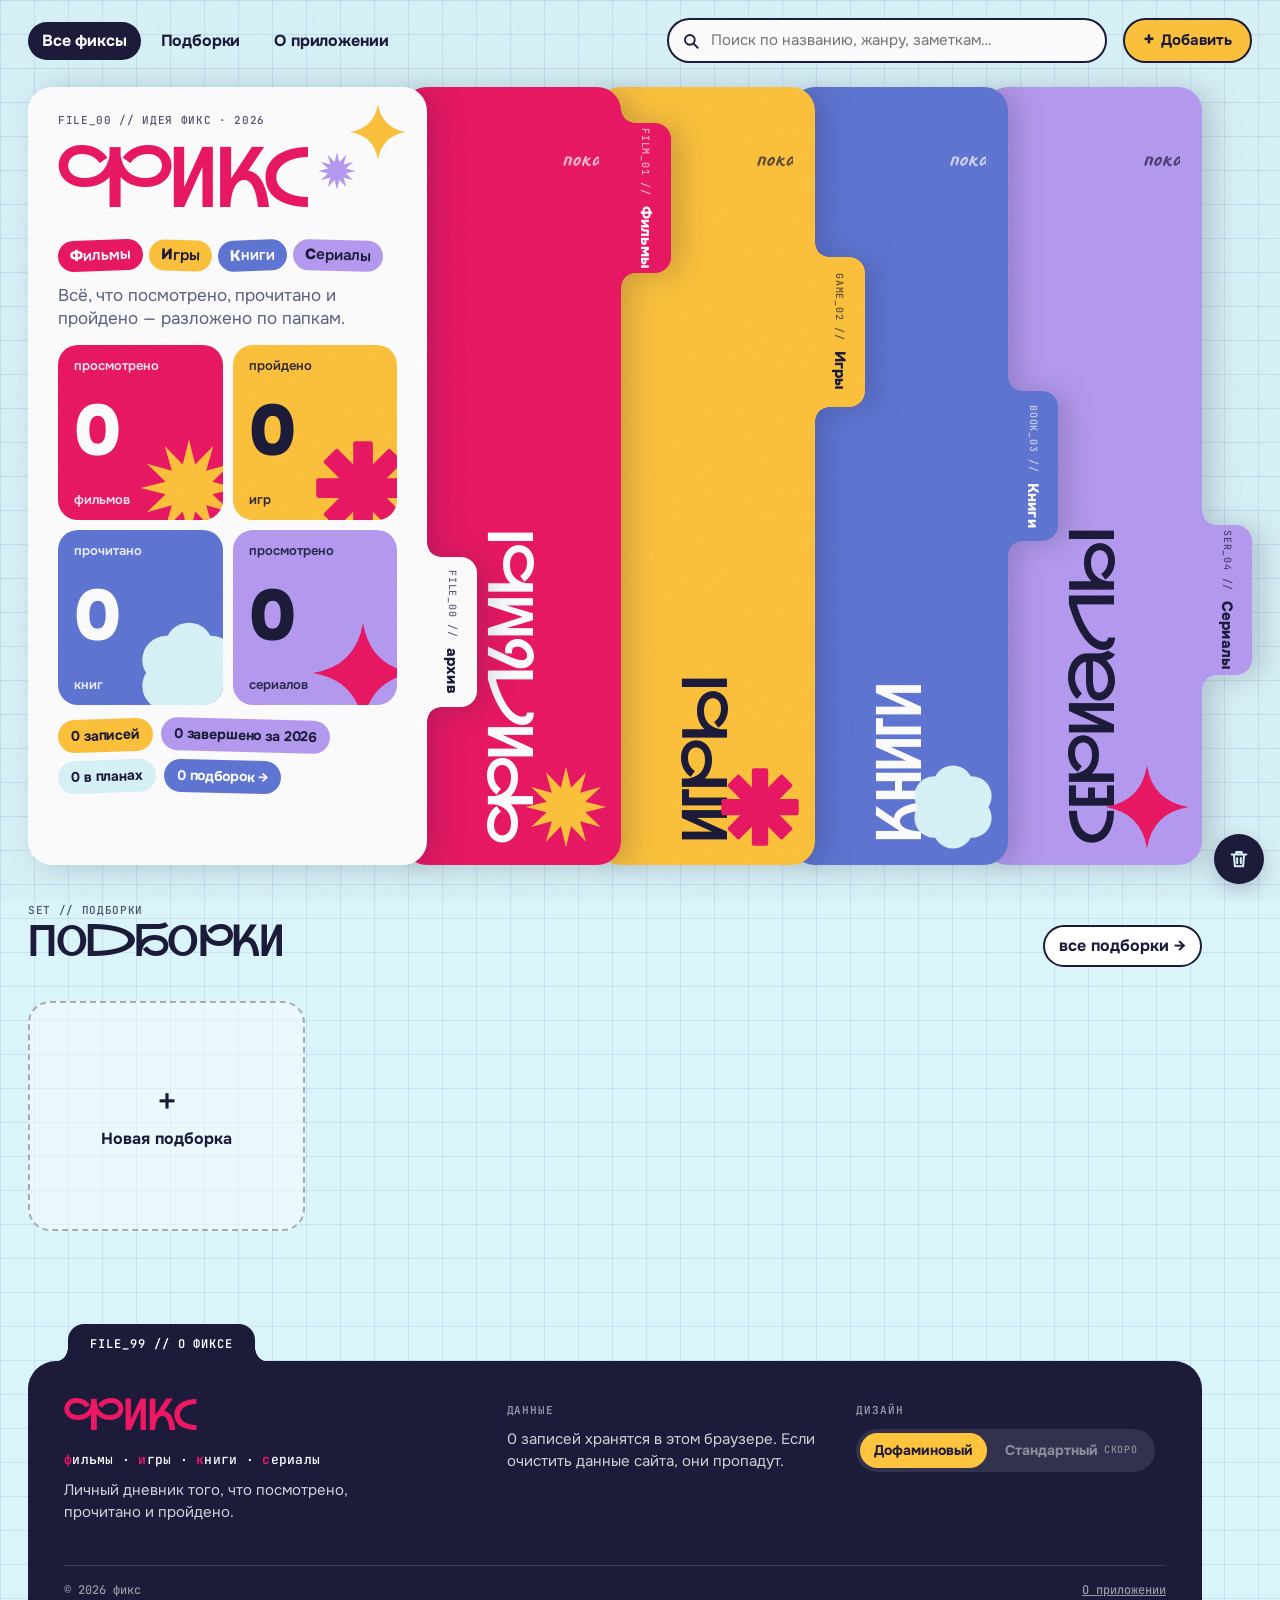
==== commit cedb7bfb: "Корзина — кнопка-иконка в правом нижнем углу Закреплена в правой полосе, куда не заходят ни контент," ====
--- a/index.html
+++ b/index.html
@@ -29,6 +29,11 @@
 
   <footer class="site-footer" id="siteFooter"></footer>
 
+  <a class="trash-fab" id="trashFab" href="#/trash" aria-label="Корзина">
+    <svg viewBox="0 0 24 24" aria-hidden="true"><path d="M4 7h16M9 7V4.5h6V7M6.5 7l1 13h9l1-13M10 11v5.5M14 11v5.5"/></svg>
+    <span class="trash-fab-count" hidden></span>
+  </a>
+
   <div class="modal" id="entryOverlay" role="dialog" aria-modal="true" hidden>
     <div class="modal-backdrop"></div>
     <article class="sheet-card" id="entryModal"></article>
@@ -56,6 +61,7 @@
   <script src="js/collections.js"></script>
   <script src="js/trash.js"></script>
   <script src="js/about.js"></script>
+  <script src="js/search.js"></script>
   <script src="js/footer.js"></script>
   <script src="js/modal.js"></script>
   <script src="js/app.js"></script>
--- a/css/styles.css
+++ b/css/styles.css
@@ -27,6 +27,7 @@
   --r: 14px;          /* радиус вогнутых «плечиков» язычка */
   --tab-w: 50px;      /* ширина боковых язычков папок */
   --gutter: 28px;
+  --lane: calc(var(--gutter) + var(--tab-w)); /* правая полоса: язычки папок и кнопка корзины */
 
   /* Заголовки — Nauryz Red Keds (файл в fonts/). Пока он не загрузился, браузер берёт Onest. */
   --display: 'NauryzRedKeds', 'Onest', system-ui, sans-serif;
@@ -70,6 +71,31 @@
 }
 
 body.has-modal { overflow: hidden; }
+
+/* ============ Полосы прокрутки ============ */
+/* Бегунок — «таблетка» цвета текста страницы, дорожка — цвет фона под ней.
+   Chrome и Safari берут ::-webkit-scrollbar, Firefox — scrollbar-color. */
+:root { --sb-thumb: var(--page-fi, var(--ink)); --sb-track: var(--page); }
+::-webkit-scrollbar { width: 14px; height: 14px; }
+::-webkit-scrollbar-track { background: var(--sb-track); }
+::-webkit-scrollbar-thumb {
+  background: var(--sb-thumb);
+  border: 4px solid var(--sb-track);
+  border-radius: 999px;
+}
+::-webkit-scrollbar-thumb:hover { border-width: 3px; }
+::-webkit-scrollbar-corner { background: var(--sb-track); }
+@supports (-moz-appearance: none) {
+  html { scrollbar-color: var(--sb-thumb) var(--sb-track); }
+  .modal, .picker-list, .lookup-results, .search-results, .field .notes { scrollbar-color: var(--sb-thumb) var(--sb-track); scrollbar-width: thin; }
+}
+/* внутренние списки — на белом фоне */
+.picker-list, .lookup-results, .search-results { --sb-thumb: var(--ink); --sb-track: #FFFFFF; }
+.picker-list::-webkit-scrollbar, .lookup-results::-webkit-scrollbar, .search-results::-webkit-scrollbar { width: 12px; }
+.field .notes { --sb-thumb: var(--ink); --sb-track: #FFFFFF; }
+/* модальное окно прокручивается поверх затемнения */
+.modal { --sb-thumb: rgba(255, 255, 255, .85); --sb-track: transparent; }
+.modal::-webkit-scrollbar-thumb { border-color: transparent; background-clip: padding-box; }
 
 a { color: inherit; }
 button, input, select, textarea { font: inherit; color: inherit; }
@@ -381,7 +407,8 @@
 .status-tabs {
   display: flex; align-items: flex-end;
   margin-top: 30px;
-  padding-left: 26px;
+  /* язычки начинаются за скруглением листа (28px) + место под плечико (--r) */
+  padding-left: calc(28px + var(--r) + 4px);
   overflow-x: auto;
   scrollbar-width: none;
   /* место для «плечиков» активного язычка */
@@ -407,6 +434,9 @@
 .stab:hover { transform: translateY(3px); }
 .stab .count { font: 500 12px var(--mono); margin-left: 8px; opacity: .6; }
 .stab.is-active { --tc: var(--cream); transform: none; padding-bottom: 16px; box-shadow: none; }
+/* «Все» в неактивном состоянии — тёмный, чтобы не сливаться с белым активным */
+.stab--all:not(.is-active) { color: var(--cream); }
+.stab--all:not(.is-active) .count { opacity: .75; }
 .stab.is-active::before, .stab.is-active::after {
   content: ""; position: absolute; bottom: 0;
   width: var(--r); height: var(--r);
@@ -476,6 +506,9 @@
   filter: drop-shadow(-4px 2px 8px var(--shadow));
 }
 .side-tab:hover { transform: translateX(0); }
+/* язычок открытой папки: выдвинут и того же цвета, что страница */
+.side-tab.is-current { transform: translateX(-14px); padding-left: 20px; padding-right: 20px; font-weight: 900; box-shadow: inset 0 0 0 2px color-mix(in srgb, var(--fi) 35%, transparent); }
+.side-tab.is-current:hover { transform: translateX(-14px); }
 
 /* ============ Модальное окно ============ */
 .modal {
@@ -676,7 +709,7 @@
 .pack:hover { transform: translateY(-6px) rotate(-1deg); }
 .pack:nth-child(even):hover { transform: translateY(-6px) rotate(1deg); }
 .pack-tab {
-  position: absolute; bottom: calc(100% - 1px); left: var(--tab-left, 18%);
+  position: absolute; bottom: calc(100% - 1px); left: var(--tab-left, 22px); right: var(--tab-right, auto);
   background: var(--tc);
   padding: 9px 16px 7px;
   border-radius: 14px 14px 0 0;
@@ -788,7 +821,7 @@
 
 
 /* ============ Полка подборок на главной ============ */
-.home-collections { padding: 10px var(--gutter) 60px; }
+.home-collections { padding: 10px var(--lane) 60px var(--gutter); }
 .home-collections-head { display: flex; align-items: flex-end; justify-content: space-between; gap: 16px; margin-bottom: 8px; }
 .home-collections h2 { margin: 6px 0 0; font-size: clamp(34px, 3.4vw, 52px); line-height: 1; letter-spacing: -.02em; color: var(--ink); }
 .home-collections-all { font-weight: 700; color: var(--ink); text-decoration: none; padding: 8px 14px 9px; border: 2px solid var(--ink); border-radius: 999px; background: var(--cream); white-space: nowrap; }
@@ -806,8 +839,33 @@
 .pack-new span { font-size: 40px; line-height: 1; font-weight: 400; }
 .pack-new:hover { background: var(--cream); border-color: var(--ink); }
 
+/* ============ Кнопка корзины ============ */
+/* Живёт в правой полосе (--lane), куда контент не заходит; цвета — наоборот
+   к странице: фон кнопки — цвет текста страницы, иконка — цвет фона. */
+.trash-fab {
+  position: fixed; right: 16px; bottom: 16px; z-index: 40;
+  width: 50px; height: 50px;
+  display: grid; place-items: center;
+  border-radius: 50%;
+  background: var(--page-fi, var(--ink));
+  color: var(--page, var(--cyan));
+  box-shadow: 0 6px 18px var(--shadow);
+  transition: transform .2s cubic-bezier(.3, 1.4, .5, 1), background .45s, color .45s;
+}
+.trash-fab svg { width: 22px; height: 22px; fill: none; stroke: currentColor; stroke-width: 2.2; stroke-linecap: round; stroke-linejoin: round; }
+.trash-fab:hover { transform: rotate(-10deg) scale(1.08); }
+.trash-fab.is-active { box-shadow: 0 0 0 3px var(--page, var(--cyan)), 0 0 0 5px var(--page-fi, var(--ink)); }
+.trash-fab-count {
+  position: absolute; top: -4px; right: -4px;
+  min-width: 22px; height: 22px; padding: 0 6px;
+  border-radius: 999px; border: 2px solid var(--page, var(--cyan));
+  background: var(--sun); color: var(--ink);
+  font: 800 11px/18px var(--font); text-align: center;
+}
+body.has-modal .trash-fab { display: none; }
+
 /* ============ Футер: последний лист картотеки ============ */
-.site-footer { padding: 70px var(--gutter) 0; }
+.site-footer { padding: 70px var(--lane) 0 var(--gutter); }
 .footer-sheet {
   --tc: var(--ink);
   position: relative;
@@ -831,9 +889,6 @@
 .footer-decode { font: 500 13px var(--mono) !important; letter-spacing: .02em; color: #fff !important; }
 .footer-decode b { color: var(--tomato); }
 .footer-label { margin: 6px 0 12px; font: 600 11px var(--mono); letter-spacing: .08em; text-transform: uppercase; color: rgba(255, 255, 255, .55); }
-.footer-link { display: inline-flex; align-items: center; gap: 8px; color: #fff; font-weight: 700; text-decoration: none; border: 1.5px solid rgba(255, 255, 255, .5); border-radius: 999px; padding: 7px 14px 8px; }
-.footer-link:hover { background: rgba(255, 255, 255, .12); border-color: #fff; }
-.footer-count { min-width: 20px; height: 20px; padding: 0 6px; border-radius: 999px; background: var(--tomato); font-size: 11px; line-height: 20px; text-align: center; }
 .design-switch { display: inline-flex; padding: 4px; gap: 4px; border-radius: 999px; background: rgba(255, 255, 255, .1); }
 .design-switch button {
   border: 0; border-radius: 999px; padding: 8px 14px 9px;
@@ -846,6 +901,19 @@
 .design-switch small { font: 500 10px var(--mono); text-transform: uppercase; letter-spacing: .06em; }
 .footer-bottom { display: flex; justify-content: space-between; gap: 16px; margin-top: 30px; padding-top: 16px; border-top: 1px solid rgba(255, 255, 255, .14); font: 500 12px var(--mono); color: rgba(255, 255, 255, .55); }
 .footer-bottom a { color: inherit; }
+
+/* ============ Страница поиска ============ */
+.result--all { justify-content: center; font-weight: 700; border-top: 1px solid rgba(28, 27, 58, .1); border-radius: 0 0 14px 14px; margin-top: 4px; padding: 12px; }
+.field-inline--wide { max-width: 560px; }
+.search-page-form { align-items: center; }
+.stab:disabled { opacity: .45; cursor: default; }
+.stab:disabled:hover { transform: translateY(8px); }
+.search-section { margin: 0 0 18px; font: 600 11px var(--mono); letter-spacing: .08em; text-transform: uppercase; color: var(--ink-2); }
+.packs--search { margin-bottom: 40px; padding-top: 18px; }
+.search-item { display: flex; flex-direction: column; gap: 8px; }
+.search-snippet { margin: 0; font-size: 13px; line-height: 1.4; color: var(--ink-2); background: #FFFFFF; border: 1px dashed rgba(28, 27, 58, .25); border-radius: 12px; padding: 8px 10px; }
+.search-snippet span { display: block; font: 600 10px var(--mono); letter-spacing: .08em; text-transform: uppercase; margin-bottom: 3px; }
+.search-snippet mark, .card mark { background: var(--sun); color: var(--ink); border-radius: 4px; padding: 0 2px; }
 
 /* ============ О приложении ============ */
 .about { display: grid; grid-template-columns: repeat(auto-fit, minmax(300px, 1fr)); gap: 34px 48px; }
@@ -902,9 +970,10 @@
 
   .coll { padding: 0 var(--gutter); }
   .coll-hero { align-items: center; }
-  .side-tabs { position: static; flex-direction: row; gap: 6px; margin: 18px var(--gutter) 0; }
+  .side-tabs { position: static; flex-direction: row; flex-wrap: wrap; gap: 6px; margin: 4px var(--gutter) 18px; }
   .side-tab { writing-mode: horizontal-tb; border-radius: 14px; transform: none; padding: 9px 14px 10px; filter: none; }
-  .status-tabs { padding-left: 14px; }
+  .side-tab.is-current, .side-tab.is-current:hover { transform: none; padding: 9px 14px 10px; box-shadow: inset 0 0 0 2px var(--fi); }
+  .status-tabs { padding-left: calc(22px + var(--r) + 2px); }
   .stab { padding: 11px 16px 18px; font-size: 14px; }
   .sheet { padding: 24px 16px 40px; border-radius: 22px 22px 0 0; }
   .grid { grid-template-columns: repeat(auto-fill, minmax(150px, 1fr)); gap: 26px 14px; }
@@ -917,8 +986,9 @@
   .packs { grid-template-columns: 1fr; }
   .pack-body { min-height: 150px; }
   .pack-new { min-height: 110px; flex-direction: row; }
-  .home-collections { padding-bottom: 30px; }
-  .site-footer { padding-top: 60px; }
+  .home-collections { padding: 10px var(--gutter) 30px; }
+  .trash-fab { right: 12px; width: 46px; height: 46px; }
+  .site-footer { padding: 60px var(--gutter) 0; }
   .footer-grid { grid-template-columns: 1fr; }
   .footer-sheet { padding: 30px 20px 18px; }
   .footer-tab { left: 20px; }
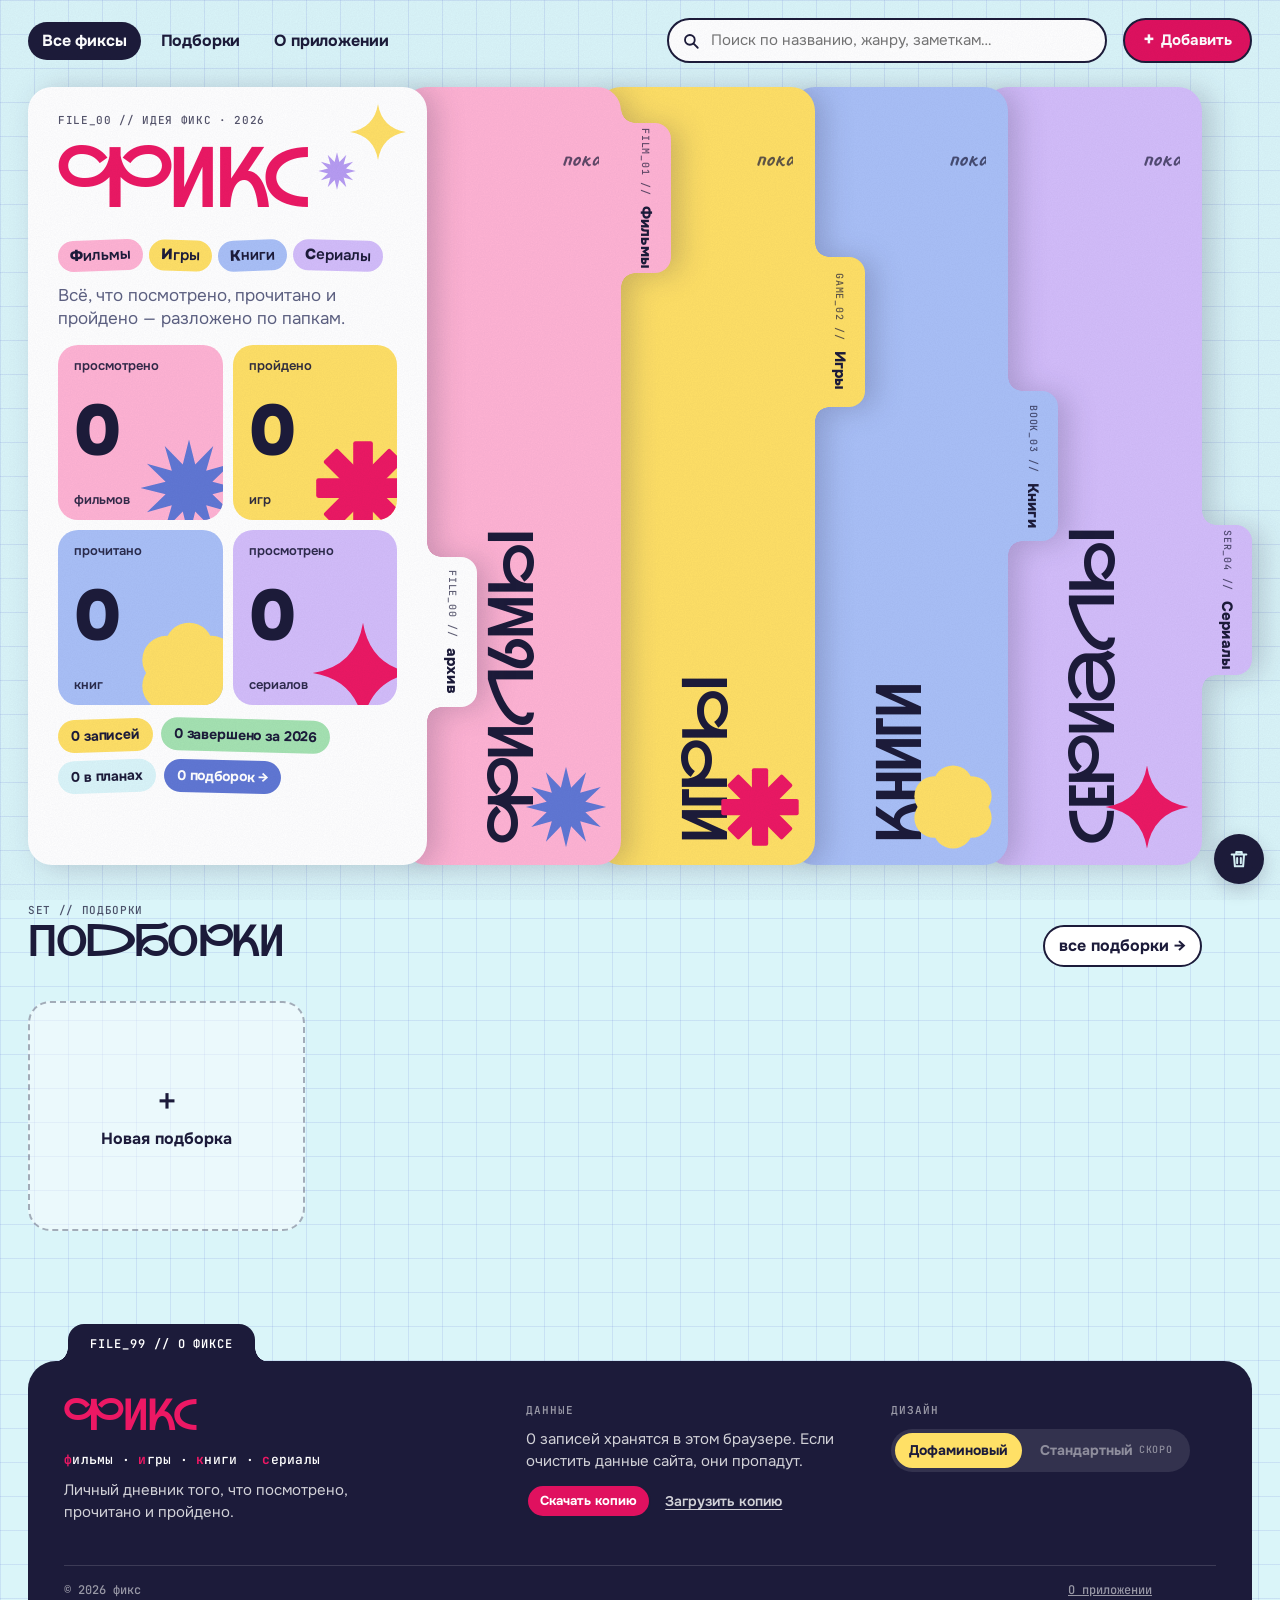
==== commit cbabca2a: "Обновление проекта из архива diaryapp_v2 Новые модули: provider-kinopoisk.js (фильмы и сериалы через" ====
--- a/index.html
+++ b/index.html
@@ -39,6 +39,11 @@
     <article class="sheet-card" id="entryModal"></article>
   </div>
 
+  <div class="modal" id="collectionOverlay" role="dialog" aria-modal="true" hidden>
+    <div class="modal-backdrop"></div>
+    <article class="sheet-card" id="collectionModal"></article>
+  </div>
+
   <div class="toast" id="toast" role="status" aria-live="polite"></div>
 
   <script src="js/secrets.js"></script>
@@ -47,13 +52,14 @@
   <script src="js/storage.js"></script>
   <script src="js/providers.js"></script>
   <script src="js/provider-google-books.js"></script>
-  <script src="js/provider-tmdb.js"></script>
+  <script src="js/provider-kinopoisk.js"></script>
   <script src="js/provider-rawg.js"></script>
   <script src="js/demo-data.js"></script>
   <script src="js/repository.js"></script>
   <script src="js/collections-repository.js"></script>
   <script src="js/covers.js"></script>
   <script src="js/stars.js"></script>
+  <script src="js/pickers.js"></script>
   <script src="js/state.js"></script>
   <script src="js/render.js"></script>
   <script src="js/home.js"></script>
@@ -63,7 +69,9 @@
   <script src="js/about.js"></script>
   <script src="js/search.js"></script>
   <script src="js/footer.js"></script>
+  <script src="js/backup.js"></script>
   <script src="js/modal.js"></script>
+  <script src="js/collection-modal.js"></script>
   <script src="js/app.js"></script>
 </body>
 </html>
--- a/css/styles.css
+++ b/css/styles.css
@@ -14,11 +14,17 @@
   --paper: #FFFFFF;
   --ink: #1C1B3A;
   --ink-2: #5D6182;
-  --tomato: #EC1864; /* акцент: малиновый */
+  --tomato: #EC1864;      /* акцент: малиновый */
+  --tomato-deep: #E0115F; /* он же на кнопках: белый текст на #EC1864 не дотягивает
+                             по контрасту до 4.5:1, а на этом — 4.8:1. Разницы глазом
+                             не видно, поэтому фирменный цвет остался прежним. */
   --lilac: #B79CF2;
-  --sun: #FFC43D;
+  --sun: #FFE066;    /* жёлтый: был #FFC43D, но читался оранжевым */
+  --green: #A5E3B2;  /* «сделано» */
+  --stone: #D5CCBD;  /* «Все»: единственный тон без собственного цвета */
+  --slate: #4A4E6E;  /* «заброшено» */
   --forest: #6077D4;
-  --yellow: #FFC43D;
+  --yellow: #FFE066;
   --blue: #6077D4;
   --lav: #DAF5F9;
   --violet: #6077D4;
@@ -87,12 +93,11 @@
 ::-webkit-scrollbar-corner { background: var(--sb-track); }
 @supports (-moz-appearance: none) {
   html { scrollbar-color: var(--sb-thumb) var(--sb-track); }
-  .modal, .picker-list, .lookup-results, .search-results, .field .notes { scrollbar-color: var(--sb-thumb) var(--sb-track); scrollbar-width: thin; }
+  .modal, .picker-list, .lookup-results, .search-results { scrollbar-color: var(--sb-thumb) var(--sb-track); scrollbar-width: thin; }
 }
 /* внутренние списки — на белом фоне */
 .picker-list, .lookup-results, .search-results { --sb-thumb: var(--ink); --sb-track: #FFFFFF; }
 .picker-list::-webkit-scrollbar, .lookup-results::-webkit-scrollbar, .search-results::-webkit-scrollbar { width: 12px; }
-.field .notes { --sb-thumb: var(--ink); --sb-track: #FFFFFF; }
 /* модальное окно прокручивается поверх затемнения */
 .modal { --sb-thumb: rgba(255, 255, 255, .85); --sb-track: transparent; }
 .modal::-webkit-scrollbar-thumb { border-color: transparent; background-clip: padding-box; }
@@ -105,13 +110,16 @@
 [hidden] { display: none !important; }
 .sr { position: absolute; width: 1px; height: 1px; overflow: hidden; clip: rect(0 0 0 0); }
 
-/* Заголовки набраны Nauryz. Трекинг подогнан под запасной Onest; когда Nauryz
-   загрузился, app.js ставит .has-display-font и трекинг ослабляется. */
-.footer-word, .folder-vtitle, .title-sheet h1, .coll-hero h1, .pack-name, .detail-info h2, .add-head h2, .home-collections h2, .about-block h2 {
+/* Заголовки страниц набраны Nauryz. Трекинг подогнан под запасной Onest; когда
+   Nauryz загрузился, app.js ставит .has-display-font и трекинг ослабляется.
+   В окне записи (.detail-info h2, .add-head h2) шрифт обычный: там заголовок —
+   название фильма или книги, набранное не нами, и плотный дисплейный шрифт
+   на длинных названиях читается хуже. */
+.footer-word, .folder-vtitle, .title-sheet h1, .coll-hero h1, .pack-name, .home-collections h2, .about-block h2 {
   font-family: var(--display);
   font-synthesis: none;
 }
-.has-display-font :is(.footer-word, .folder-vtitle, .title-sheet h1, .coll-hero h1, .pack-name, .detail-info h2, .add-head h2, .home-collections h2, .about-block h2) {
+.has-display-font :is(.footer-word, .folder-vtitle, .title-sheet h1, .coll-hero h1, .pack-name, .home-collections h2, .about-block h2) {
   letter-spacing: -.01em;
   font-weight: 400;
 }
@@ -122,8 +130,10 @@
   border: 2px solid var(--ink);
   border-radius: 999px;
   padding: 10px 18px 11px;
-  background: var(--yellow);
-  color: var(--ink);
+  /* Главный акцент — малиновый. Жёлтый на кнопках читался оранжевым и тянул
+     на себя всю страницу; теперь он остался в мелочах: крестик, звёзды, метки. */
+  background: var(--tomato-deep);
+  color: #FFFFFF;
   font-weight: 700; font-size: 15px;
   cursor: pointer;
   white-space: nowrap;
@@ -146,10 +156,6 @@
 
 .hand-note { font: 700 26px/1 var(--hand); color: var(--tomato); }
 
-.bar { display: block; height: 7px; border-radius: 99px; background: rgba(28, 27, 58, .12); overflow: hidden; }
-.bar > span { display: block; height: 100%; border-radius: inherit; background: var(--ink); }
-.bar--big { height: 12px; margin-top: 10px; border: 2px solid var(--ink); background: var(--cream); }
-.bar--big > span { background: var(--blue); }
 
 /* ============ Верхняя панель ============ */
 .topbar {
@@ -279,7 +285,13 @@
 .folder-peek {
   flex: 1;
   display: grid;
-  grid-template-columns: repeat(auto-fill, minmax(84px, 1fr));
+  /* Число колонок задано явно, а не через auto-fill: при наведении ширина
+     папки анимируется, и auto-fill пересчитывал бы колонки по ходу анимации —
+     обложки на очередном кадре скачком уменьшались вдвое и перескакивали
+     между рядами. Пороги ниже повторяют ту плотность, которую auto-fill давал
+     у раскрытой папки, но зависят от ширины окна, а она во время наведения не
+     меняется — поэтому пересчёта посреди анимации не случается. */
+  grid-template-columns: minmax(84px, 1fr);
   grid-auto-rows: max-content;
   gap: 12px;
   align-content: start;
@@ -288,6 +300,10 @@
   -webkit-mask-image: linear-gradient(#000 62%, transparent 96%);
           mask-image: linear-gradient(#000 62%, transparent 96%);
 }
+@media (min-width: 1350px) { .folder-peek { grid-template-columns: repeat(2, minmax(84px, 1fr)); } }
+@media (min-width: 1720px) { .folder-peek { grid-template-columns: repeat(3, minmax(84px, 1fr)); } }
+@media (min-width: 2100px) { .folder-peek { grid-template-columns: repeat(4, minmax(84px, 1fr)); } }
+@media (min-width: 2480px) { .folder-peek { grid-template-columns: repeat(5, minmax(84px, 1fr)); } }
 .mini-cover {
   display: block;
   aspect-ratio: 300 / 420;
@@ -367,14 +383,6 @@
 
 /* ============ Коллекция ============ */
 .coll { padding: 0 calc(var(--gutter) + 40px) 0 var(--gutter); color: var(--fi); }
-.back {
-  display: inline-block;
-  font-weight: 700; text-decoration: none;
-  background: var(--cream); color: var(--ink);
-  padding: 7px 14px 8px; border-radius: 999px;
-  transition: transform .2s;
-}
-.back:hover { transform: translateX(-4px) rotate(-2deg); }
 .coll-hero { display: flex; align-items: flex-end; justify-content: space-between; gap: 20px; margin-top: 18px; }
 .coll-hero h1 {
   margin: 14px 0 .16em;
@@ -421,7 +429,8 @@
   flex: none;
   border: 0;
   background: var(--tc);
-  color: var(--ink);
+  /* Цвет текста задаёт сама плашка: тёмному «Заброшено» нужен светлый. */
+  color: var(--stc, var(--ink));
   font-weight: 700; font-size: 15px;
   padding: 13px 22px 20px;
   margin-right: -10px;
@@ -433,10 +442,11 @@
 }
 .stab:hover { transform: translateY(3px); }
 .stab .count { font: 500 12px var(--mono); margin-left: 8px; opacity: .6; }
-.stab.is-active { --tc: var(--cream); transform: none; padding-bottom: 16px; box-shadow: none; }
-/* «Все» в неактивном состоянии — тёмный, чтобы не сливаться с белым активным */
-.stab--all:not(.is-active) { color: var(--cream); }
-.stab--all:not(.is-active) .count { opacity: .75; }
+/* Открытый язычок сливается с листом, поэтому текст на нём всегда тёмный. */
+.stab.is-active { --tc: var(--cream); color: var(--ink); transform: none; padding-bottom: 16px; box-shadow: none; }
+/* «Все» — песочный: он светлый, как остальные язычки, но единственный без
+   собственного цвета, поэтому не спорит ни с одной страницей, ни со статусами,
+   ни с белым открытым язычком. Текста и счётчика это не касается — они обычные. */
 .stab.is-active::before, .stab.is-active::after {
   content: ""; position: absolute; bottom: 0;
   width: var(--r); height: var(--r);
@@ -454,7 +464,7 @@
     linear-gradient(90deg, rgba(96, 119, 212, .12) 1px, transparent 1px);
   background-size: 34px 34px;
   color: var(--ink);
-  border-radius: 28px 28px 0 0;
+  border-radius: 28px; /* низ скруглён так же, как верх */
   padding: 34px 30px 60px;
   box-shadow: 0 -6px 24px rgba(28, 27, 58, .12);
 }
@@ -478,6 +488,7 @@
 .status-pill {
   position: absolute; top: 10px; right: 10px;
   background: var(--sc);
+  color: var(--stc, var(--ink));
   border: 1.5px solid var(--ink); border-radius: 999px;
   padding: 3px 9px 4px;
   font-size: 12px; font-weight: 700;
@@ -486,7 +497,6 @@
 .card-code { font: 500 10.5px var(--mono); letter-spacing: .08em; color: var(--ink-2); }
 .card h3 { margin: 0; font-size: 17px; font-weight: 700; letter-spacing: -.025em; line-height: 1.15; }
 .card .sub { font-size: 13.5px; color: var(--ink-2); }
-.stars-mini { display: flex; gap: 1px; }
 
 .empty { grid-column: 1 / -1; display: grid; justify-items: center; gap: 8px; padding: 50px 0; text-align: center; }
 .empty svg { width: 130px; }
@@ -561,6 +571,7 @@
 .detail-info { display: grid; gap: 20px; min-width: 0; }
 .detail-info h2 { margin: 0; font-size: clamp(28px, 3.4vw, 44px); font-weight: 800; letter-spacing: -.05em; line-height: 1.05; }
 .detail-sub { margin: -10px 0 0; font-size: 16px; color: var(--ink-2); }
+.detail-desc { margin: 0; font-size: 15px; line-height: 1.55; color: var(--ink-2); white-space: pre-wrap; }
 .detail-grid { display: grid; grid-template-columns: 1fr 1fr; gap: 18px 24px; }
 
 .chips { display: flex; flex-wrap: wrap; gap: 8px; }
@@ -574,7 +585,7 @@
   transition: transform .15s, background .15s;
 }
 .chip:hover { transform: rotate(-2deg); }
-.chip.is-on, .chip:has(input:checked) { background: var(--sc); }
+.chip.is-on, .chip:has(input:checked) { background: var(--sc); color: var(--stc, var(--ink)); }
 .chip input { position: absolute; opacity: 0; pointer-events: none; }
 .chip--type:has(input:checked), .chip--type.is-on { background: var(--c); color: var(--fi); }
 .chip:has(input:focus-visible) { outline: 3px solid var(--violet); outline-offset: 2px; }
@@ -588,18 +599,7 @@
   padding: 10px 12px;
   font-size: 15px;
 }
-.stars { display: flex; gap: 2px; }
-.stars button { border: 0; background: none; padding: 2px; cursor: pointer; transition: transform .15s; }
-.stars button:hover { transform: scale(1.2) rotate(-10deg); }
-
-.progress-edit { display: flex; align-items: center; gap: 8px; font-weight: 600; }
-.progress-edit input { width: 72px !important; text-align: center; padding: 8px 6px !important; }
-.progress-edit span { display: flex; align-items: center; gap: 8px; white-space: nowrap; }
-.round {
-  flex: none; width: 36px; height: 36px;
-  border: 2px solid var(--ink); border-radius: 50%;
-  background: var(--blue); font-size: 20px; line-height: 1; cursor: pointer;
-}
+
 
 .tags { display: flex; flex-wrap: wrap; gap: 8px; align-items: center; }
 .tag {
@@ -610,29 +610,19 @@
   font-size: 14px; font-weight: 700;
 }
 .tag:nth-child(odd) { transform: rotate(-1.5deg); }
-.tag button { border: 0; background: rgba(28, 27, 58, .12); width: 20px; height: 20px; border-radius: 50%; cursor: pointer; line-height: 1; font-size: 14px; }
-.field .tag-input { width: 110px; border-style: dashed; border-radius: 999px; padding: 6px 12px; }
-
-.field .notes {
-  font: 600 23px/32px var(--hand);
-  border-radius: 16px;
-  padding: 4px 16px;
-  background: #FFFFFF repeating-linear-gradient(transparent 0 31px, rgba(96, 119, 212, .35) 31px 32px);
-  background-attachment: local;
-  resize: vertical;
-  min-height: 136px;
-}
-.link-danger { justify-self: start; border: 0; background: none; padding: 0; color: #C8124F; font-weight: 600; text-decoration: underline; text-underline-offset: 3px; cursor: pointer; }
+
+/* Удаление — тихая ссылка: красной она стояла вплотную к малиновой кнопкой
+   «Редактировать», и две почти одинаковые красные кнопки рядом сбивали с толку.
+   Красный возвращается при наведении, когда до нажатия остался шаг. */
+.link-danger { justify-self: start; border: 0; background: none; padding: 0; color: var(--ink-2); font-weight: 600; text-decoration: underline; text-underline-offset: 3px; cursor: pointer; }
+.link-danger:hover { color: #C8124F; }
 
 /* форма добавления */
-.add-form { display: grid; grid-template-columns: 1fr 1fr; gap: 18px 22px; }
-.field--wide { grid-column: 1 / -1; }
 .add-head { grid-column: 1 / -1; display: flex; align-items: baseline; gap: 16px; flex-wrap: wrap; }
 .add-head h2 { margin: 0; font-size: clamp(28px, 3.2vw, 40px); font-weight: 800; letter-spacing: -.05em; line-height: .95; }
 .add-head .hand-note { transform: rotate(-4deg); }
 .type-chips { grid-column: 1 / -1; }
 .type-chips .chip { font-size: 16px; padding: 9px 18px 10px; }
-.add-actions { display: flex; justify-content: flex-end; }
 
 /* тост */
 .toast {
@@ -654,7 +644,6 @@
 
 /* настоящие обложки (загруженные или из каталога) */
 .cover-img { display: block; width: 100%; height: 100%; background: #FFFFFF center / cover no-repeat; }
-.cover-img--contain { background-size: contain; background-color: var(--ink); }
 .mini-cover .cover-img, .now-thumb .cover-img { border-radius: inherit; }
 .detail-cover .cover-img { aspect-ratio: 300 / 420; }
 
@@ -681,16 +670,8 @@
 
 /* кнопки */
 .btn--small { font-size: 13px; padding: 6px 12px 7px; }
-.btn--ink { background: var(--ink); color: var(--cream); }
 .btn--ghost { background: var(--cream); }
 .btn:disabled { opacity: .45; cursor: default; transform: none; }
-.inline-form { display: flex; gap: 8px; flex: 1; max-width: 460px; }
-.inline-form input {
-  flex: 1; min-width: 0;
-  border: 2px solid var(--ink); border-radius: 999px;
-  background: var(--cream); color: var(--ink);
-  padding: 10px 16px 11px; font-size: 15px;
-}
 
 /* лист без язычков статусов (подборки, корзина) */
 .sheet--flat { margin-top: 30px; }
@@ -709,7 +690,7 @@
 .pack:hover { transform: translateY(-6px) rotate(-1deg); }
 .pack:nth-child(even):hover { transform: translateY(-6px) rotate(1deg); }
 .pack-tab {
-  position: absolute; bottom: calc(100% - 1px); left: var(--tab-left, 22px); right: var(--tab-right, auto);
+  position: absolute; bottom: calc(100% - 1px); left: var(--tab-left, 40px); right: var(--tab-right, auto);
   background: var(--tc);
   padding: 9px 16px 7px;
   border-radius: 14px 14px 0 0;
@@ -725,13 +706,12 @@
 .pack-peek .mini-cover { flex: none; width: 66px; }
 
 /* выбор записей в подборку */
-.picker { background: #FFFFFF; border: 2px solid var(--ink); border-radius: 22px; padding: 16px; margin-bottom: 30px; }
-.picker-head { display: flex; align-items: baseline; gap: 12px; margin: 0 4px 10px; }
-.picker-head b { font-size: 18px; letter-spacing: -.02em; }
-.picker-head span { font: 700 22px var(--hand); color: var(--tomato); }
 .picker-list { display: grid; grid-template-columns: repeat(auto-fill, minmax(280px, 1fr)); gap: 4px 12px; max-height: 340px; overflow: auto; }
 .picker-row { position: relative; display: flex; align-items: center; gap: 10px; padding: 6px 8px; border-radius: 14px; cursor: pointer; }
-.picker-row:hover { background: #DAF5F9; }
+.picker-row:hover { background: var(--cyan); }
+/* Отмеченные подсвечены: иначе в длинном списке непонятно, что уже взято. */
+.picker-row:has(input:checked) { background: #F1EAFF; }
+.picker-row:has(input:checked):hover { background: var(--cyan); }
 .picker-row input { position: absolute; opacity: 0; pointer-events: none; }
 .picker-check { flex: none; width: 22px; height: 22px; border: 2px solid var(--ink); border-radius: 7px; background: var(--cream); display: grid; place-items: center; }
 .picker-row input:checked + .picker-check { background: var(--sun); }
@@ -775,7 +755,8 @@
   font: 600 23px/32px var(--hand);
   background: #FFFFFF repeating-linear-gradient(transparent 0 31px, rgba(96, 119, 212, .35) 31px 32px);
   border: 2px solid var(--ink); border-radius: 16px;
-  padding: 0 16px;
+  padding: 8px 16px;
+  white-space: pre-wrap;
 }
 .quote-card {
   position: relative;
@@ -784,6 +765,7 @@
   background: #ECE3FF;
   border-radius: 18px;
   padding: 14px 18px 14px 46px;
+  white-space: pre-wrap;
 }
 .quote-card::before { content: "“"; position: absolute; left: 12px; top: -4px; font: 900 56px/1 var(--font); color: var(--tomato); font-style: normal; }
 .source-link { justify-self: start; font-weight: 600; color: var(--ink-2); text-underline-offset: 3px; }
@@ -794,15 +776,32 @@
 .edit-side, .edit-main { display: grid; gap: 20px; min-width: 0; }
 .edit-side .detail-cover { position: static; }
 .cover-actions { display: flex; align-items: center; gap: 14px; }
-.edit-notes { grid-column: 1 / -1; display: grid; grid-template-columns: 1fr 1fr; gap: 20px 24px; }
+.edit-notes { grid-column: 1 / -1; display: grid; grid-template-columns: 1fr; gap: 24px; }
 .edit-notes .note-card, .edit-notes .quote-card { display: flex; align-items: flex-start; gap: 8px; }
-.edit-notes .note-card span, .edit-notes .quote-card span { flex: 1; }
+.edit-notes .note-card span, .edit-notes .quote-card span { flex: 1; white-space: pre-wrap; }
 .note-delete { flex: none; margin-top: 6px; border: 0; background: rgba(28, 27, 58, .12); width: 22px; height: 22px; border-radius: 50%; cursor: pointer; line-height: 1; font: 600 15px var(--font); font-style: normal; }
 .notes-empty { margin: 0; color: var(--ink-2); font-size: 14px; }
-.add-row { display: flex; gap: 8px; align-items: center; }
-.add-row input { flex: 1; min-width: 0; }
+.add-row { display: flex; flex-direction: column; gap: 8px; align-items: stretch; }
+.add-row textarea { width: 100%; min-height: 96px; resize: vertical; font-family: inherit; }
+.add-row .btn { align-self: flex-end; }
 .edit-actions { grid-column: 1 / -1; display: flex; justify-content: space-between; align-items: center; gap: 16px; }
 .edit-actions .btn { margin-left: auto; }
+/* окно подборки */
+.sheet-card--narrow { width: min(720px, 100%); }
+.col-form { display: grid; gap: 22px; }
+/* Поле поиска лежит внутри .field, а её правило для input перебивает отступ
+   под иконку — поэтому возвращаем его здесь, иначе лупа ложится на текст. */
+.col-form .field-inline { max-width: 100%; }
+.col-form .field-inline input { padding-left: 42px; border-radius: 999px; }
+.col-form .picker-list { max-height: min(46vh, 420px); margin-top: 4px; }
+/* Место под вертикальную полосу резервируем заранее. Без этого браузер считает
+   колонки по полной ширине, потом добавляет полосу — и список уезжает вбок
+   ровно на её ширину, хотя прокручивать там нечего. overflow-x — страховка для
+   браузеров постарше, которые scrollbar-gutter не знают. */
+.picker-list { scrollbar-gutter: stable; overflow-x: hidden; }
+.col-form .picker-empty { margin: 10px 4px 0; }
+.col-form .edit-actions { margin-top: 2px; }
+
 .field--lookup { position: relative; }
 .lookup-status { text-transform: none; letter-spacing: 0; font: 700 18px var(--hand); color: var(--tomato); margin-left: 6px; }
 .lookup-results:not(:empty) {
@@ -814,10 +813,79 @@
   max-height: 320px; overflow: auto;
   box-shadow: 0 16px 40px var(--shadow);
 }
-.date-inputs { display: flex; gap: 8px; margin-top: 4px; }
+.date-inputs { display: flex; flex-wrap: wrap; gap: 8px; margin-top: 4px; }
 .date-inputs input { max-width: 200px; }
-.date-inputs .select select { padding-left: 14px; }
+.date-inputs #dateExactPicker { width: min(260px, 100%); }
+.date-inputs #dateMonthPicker { width: 180px; }
 .field input.is-invalid { border-color: #C8124F; background: #FFE3EE; }
+/* Статус не выбран, а запись сохраняют — подсвечиваем группу целиком:
+   подсветить нечего, поля тут нет, только кнопки. */
+.chips.is-invalid { outline: 2px dashed #C8124F; outline-offset: 7px; border-radius: 14px; }
+.field-hint { text-transform: none; letter-spacing: 0; font: 700 18px var(--hand); color: var(--tomato); margin-left: 6px; }
+
+/* ---- самодельные список и календарь (js/pickers.js) ---- */
+.pick { position: relative; }
+.pick-btn {
+  display: flex; align-items: center; gap: 8px;
+  width: 100%;
+  border: 2px solid var(--ink); border-radius: 14px;
+  background: #FFFFFF; color: var(--ink);
+  padding: 10px 12px 11px;
+  font-size: 15px; font-weight: 600; text-align: left;
+  cursor: pointer;
+}
+.pick-btn:hover { background: #F6F3FF; }
+.pick.is-empty .pick-value { color: var(--ink-2); font-weight: 500; }
+.pick-value { flex: 1; min-width: 0; overflow: hidden; text-overflow: ellipsis; white-space: nowrap; }
+.pick-caret { flex: none; width: 12px; height: 8px; background: no-repeat center / 12px 8px; }
+.pick-icon { flex: none; width: 18px; height: 18px; fill: none; stroke: var(--ink); stroke-width: 1.8; stroke-linecap: round; }
+.pick-panel {
+  position: absolute; top: calc(100% + 6px); left: 0; z-index: 6;
+  min-width: 100%;
+  background: var(--cream);
+  border: 2px solid var(--ink); border-radius: 18px;
+  padding: 6px;
+  box-shadow: 0 16px 40px var(--shadow);
+}
+.pick--list .pick-panel { display: grid; gap: 2px; max-height: 262px; overflow: auto; }
+.pick-opt {
+  border: 0; background: none; border-radius: 11px;
+  padding: 8px 12px; text-align: left;
+  font-size: 15px; font-weight: 600; cursor: pointer;
+}
+.pick-opt:hover { background: var(--cyan); }
+.pick-opt.is-on { background: var(--sun); }
+
+.pick--date .pick-panel { width: 290px; padding: 12px; }
+.cal-head { display: flex; align-items: center; justify-content: space-between; gap: 8px; margin-bottom: 10px; }
+.cal-title { font-size: 16px; letter-spacing: -.02em; }
+.cal-nav {
+  flex: none; width: 32px; height: 32px;
+  border: 2px solid var(--ink); border-radius: 50%;
+  background: var(--cream); color: var(--ink);
+  font-size: 17px; line-height: 1; cursor: pointer;
+  transition: background .15s;
+}
+.cal-nav:hover { background: var(--sun); }
+.cal-week, .cal-grid { display: grid; grid-template-columns: repeat(7, 1fr); gap: 2px; }
+.cal-week span { text-align: center; font: 600 10px var(--mono); text-transform: uppercase; color: var(--ink-2); padding-bottom: 6px; }
+.cal-day {
+  height: 34px;
+  border: 0; border-radius: 10px;
+  background: none; color: var(--ink);
+  font-size: 14px; font-weight: 600; cursor: pointer;
+}
+.cal-day:hover { background: var(--cyan); }
+.cal-day.is-weekend { color: var(--tomato); }
+.cal-day.is-today { box-shadow: inset 0 0 0 2px var(--lilac); }
+.cal-day.is-on { background: var(--sun); box-shadow: inset 0 0 0 2px var(--ink); }
+.cal-foot { display: flex; justify-content: space-between; gap: 8px; margin-top: 10px; }
+.cal-link {
+  border: 0; background: none; padding: 4px 6px;
+  font-size: 13px; font-weight: 600; color: var(--ink-2);
+  text-decoration: underline; text-underline-offset: 3px; cursor: pointer;
+}
+.cal-link:hover { color: var(--ink); }
 
 
 /* ============ Полка подборок на главной ============ */
@@ -863,9 +931,13 @@
   font: 800 11px/18px var(--font); text-align: center;
 }
 body.has-modal .trash-fab { display: none; }
+/* поверх тёмного футера кнопка белая */
+.trash-fab.is-on-footer { background: #FFFFFF; color: var(--ink); }
+.trash-fab.is-on-footer .trash-fab-count { border-color: #FFFFFF; }
+.trash-fab.is-on-footer.is-active { box-shadow: 0 0 0 3px var(--ink), 0 0 0 5px #FFFFFF; }
 
 /* ============ Футер: последний лист картотеки ============ */
-.site-footer { padding: 70px var(--lane) 0 var(--gutter); }
+.site-footer { padding: 70px var(--gutter) 0; }
 .footer-sheet {
   --tc: var(--ink);
   position: relative;
@@ -899,7 +971,16 @@
 .design-switch button.is-on { background: var(--sun); color: var(--ink); }
 .design-switch button:disabled { cursor: default; color: rgba(255, 255, 255, .45); }
 .design-switch small { font: 500 10px var(--mono); text-transform: uppercase; letter-spacing: .06em; }
-.footer-bottom { display: flex; justify-content: space-between; gap: 16px; margin-top: 30px; padding-top: 16px; border-top: 1px solid rgba(255, 255, 255, .14); font: 500 12px var(--mono); color: rgba(255, 255, 255, .55); }
+.backup-actions { display: flex; flex-wrap: wrap; align-items: center; gap: 14px; margin-top: 2px; }
+.backup-import {
+  border: 0; background: none; padding: 0;
+  color: rgba(255, 255, 255, .8);
+  font-weight: 600; font-size: 14px;
+  text-decoration: underline; text-underline-offset: 3px;
+  cursor: pointer;
+}
+.backup-import:hover { color: #FFFFFF; }
+.footer-bottom { padding-right: 64px; display: flex; justify-content: space-between; gap: 16px; margin-top: 30px; padding-top: 16px; border-top: 1px solid rgba(255, 255, 255, .14); font: 500 12px var(--mono); color: rgba(255, 255, 255, .55); }
 .footer-bottom a { color: inherit; }
 
 /* ============ Страница поиска ============ */
@@ -975,11 +1056,11 @@
   .side-tab.is-current, .side-tab.is-current:hover { transform: none; padding: 9px 14px 10px; box-shadow: inset 0 0 0 2px var(--fi); }
   .status-tabs { padding-left: calc(22px + var(--r) + 2px); }
   .stab { padding: 11px 16px 18px; font-size: 14px; }
-  .sheet { padding: 24px 16px 40px; border-radius: 22px 22px 0 0; }
+  .sheet { padding: 24px 16px 40px; border-radius: 22px; }
   .grid { grid-template-columns: repeat(auto-fill, minmax(150px, 1fr)); gap: 26px 14px; }
 
   .modal { padding: 60px 12px 24px; }
-  .detail, .add-form, .edit-form, .edit-notes { grid-template-columns: 1fr; }
+  .detail, .edit-form, .edit-notes { grid-template-columns: 1fr; }
   .edit-side .detail-cover { max-width: 200px; }
   .mainnav { order: 0; flex-basis: 100%; }
   .mainnav a { font-size: 15px; padding: 7px 12px 8px; }
@@ -988,7 +1069,7 @@
   .pack-new { min-height: 110px; flex-direction: row; }
   .home-collections { padding: 10px var(--gutter) 30px; }
   .trash-fab { right: 12px; width: 46px; height: 46px; }
-  .site-footer { padding: 60px var(--gutter) 0; }
+  .site-footer { padding-top: 60px; }
   .footer-grid { grid-template-columns: 1fr; }
   .footer-sheet { padding: 30px 20px 18px; }
   .footer-tab { left: 20px; }
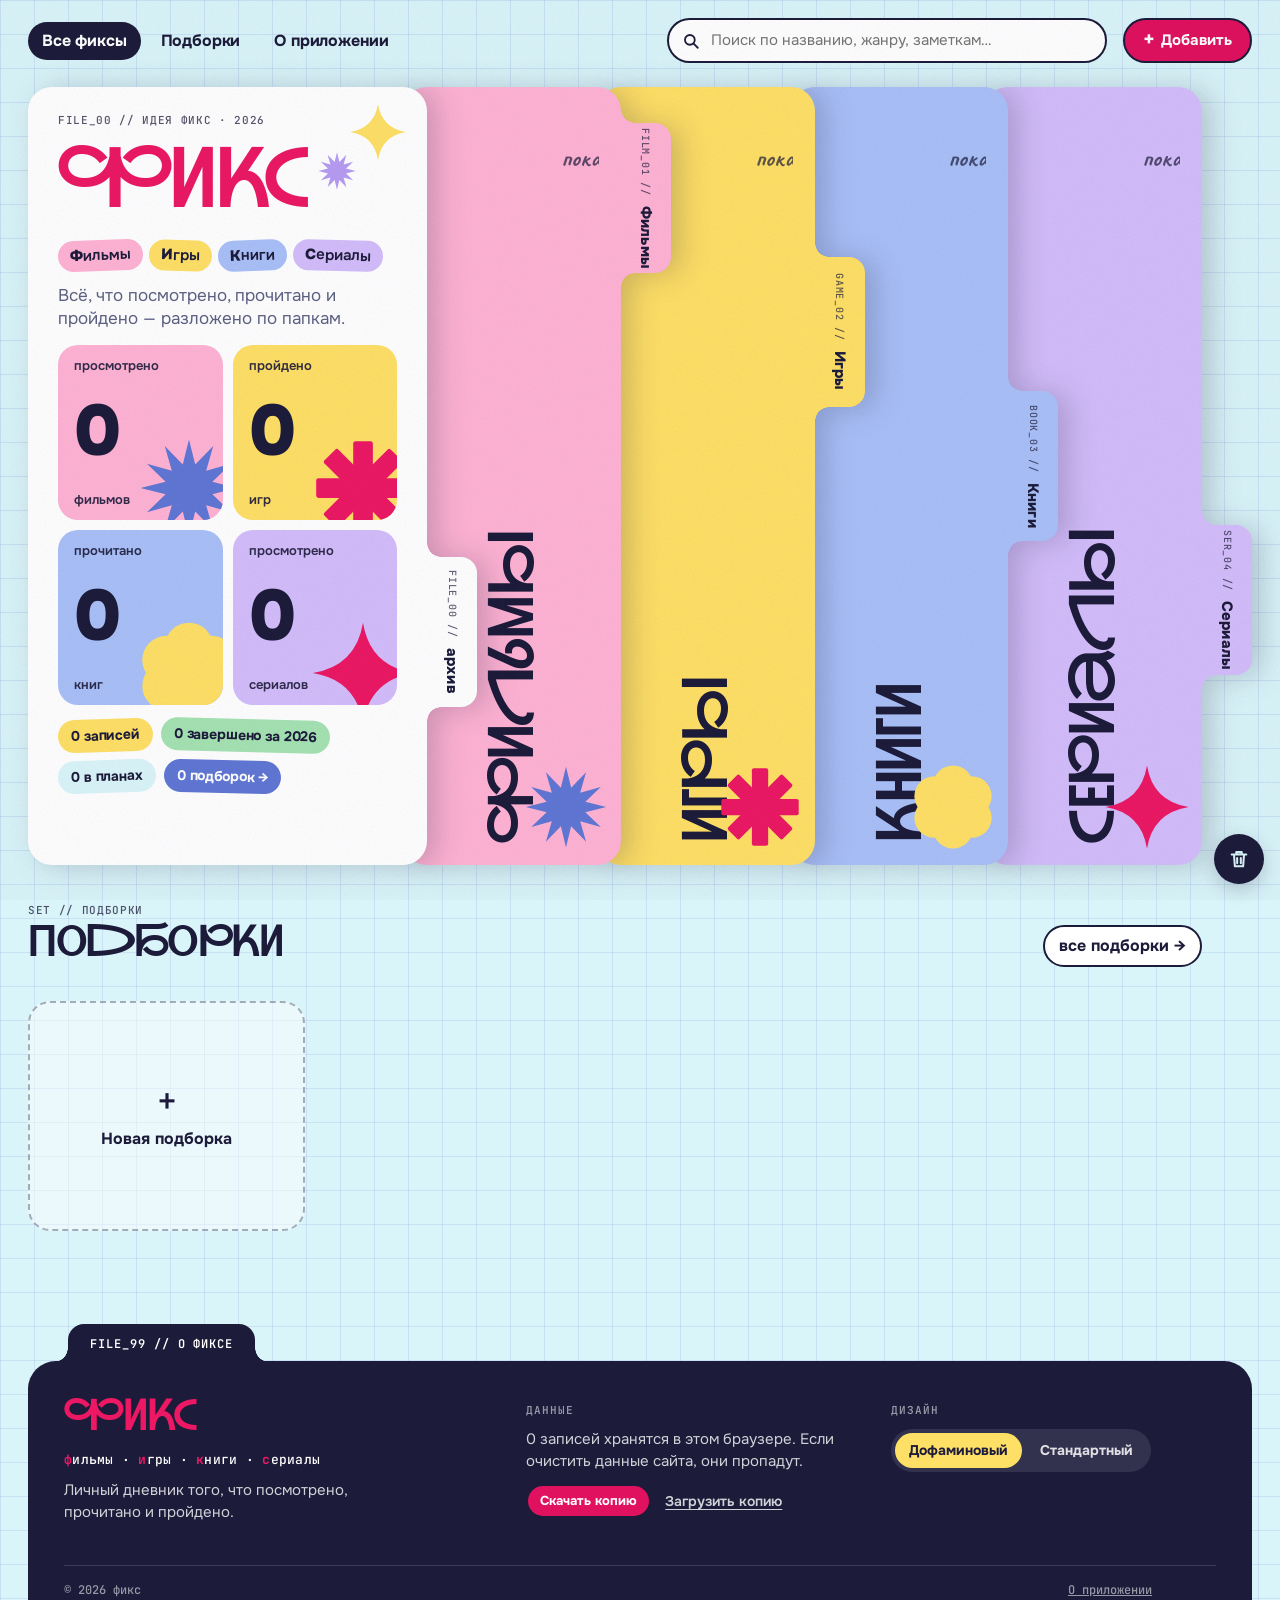
==== commit 3a3a8db0: "Стандартный дизайн «Монохром на тёплом» и рабочий переключатель - css/standard.css: монохром на тёпл" ====
--- a/index.html
+++ b/index.html
@@ -9,6 +9,8 @@
   <link rel="preconnect" href="https://fonts.gstatic.com" crossorigin>
   <link href="https://fonts.googleapis.com/css2?family=Onest:wght@400;500;600;700;800;900&family=Caveat:wght@500;700&family=JetBrains+Mono:wght@400;600&display=swap" rel="stylesheet">
   <link rel="stylesheet" href="css/styles.css">
+  <link rel="stylesheet" href="css/standard.css">
+  <script>try{document.documentElement.setAttribute('data-design',localStorage.getItem('fiks.design')==='standard'?'standard':'dopamine')}catch(e){}</script>
 </head>
 <body>
   <header class="topbar">
@@ -44,11 +46,15 @@
     <article class="sheet-card" id="collectionModal"></article>
   </div>
 
+  <div class="confirm-root" id="confirmRoot" hidden></div>
+
   <div class="toast" id="toast" role="status" aria-live="polite"></div>
 
   <script src="js/secrets.js"></script>
   <script src="js/constants.js"></script>
+  <script src="js/design.js"></script>
   <script src="js/utils.js"></script>
+  <script src="js/dialog.js"></script>
   <script src="js/storage.js"></script>
   <script src="js/providers.js"></script>
   <script src="js/provider-google-books.js"></script>
--- a/css/styles.css
+++ b/css/styles.css
@@ -328,7 +328,8 @@
 .folder:hover .folder-figure { transform: rotate(40deg) scale(1.12); }
 
 /* титульный лист */
-.title-sheet { flex-direction: column; gap: 14px; padding: 26px 30px; }
+/* титульный лист не ссылка: рука только над плитками статистики и плашкой подборок (это <a>) */
+.title-sheet { flex-direction: column; gap: 14px; padding: 26px 30px; cursor: default; }
 .title-sheet h1 {
   margin: 2px 0 0;
   color: var(--tomato);
@@ -399,6 +400,8 @@
 .coll-figure .doodle { position: absolute; width: 38px; top: -6px; left: -20px; color: var(--cream); }
 
 .coll-tools { display: flex; flex-wrap: wrap; gap: 10px; margin-top: 22px; }
+/* действия над страницей (подборка, корзина) — у правого края белого листа */
+.coll-tools--end { justify-content: flex-end; }
 .field-inline { position: relative; flex: 1; max-width: 340px; }
 .field-inline input, .select select {
   width: 100%;
@@ -484,7 +487,7 @@
 }
 .cover svg { display: block; width: 100%; height: 100%; }
 .card:hover .cover, .card:focus-visible .cover { transform: rotate(-2.5deg) translateY(-6px); }
-.card:nth-child(even):hover .cover { transform: rotate(2.5deg) translateY(-6px); }
+.card:nth-child(even):hover .cover, .grid > :nth-child(even) .card:hover .cover { transform: rotate(2.5deg) translateY(-6px); }
 .status-pill {
   position: absolute; top: 10px; right: 10px;
   background: var(--sc);
@@ -670,7 +673,8 @@
 
 /* кнопки */
 .btn--small { font-size: 13px; padding: 6px 12px 7px; }
-.btn--ghost { background: var(--cream); }
+.btn--ghost { background: var(--cream); color: var(--ink); }
+.btn--danger { background: var(--tomato-deep); color: #FFFFFF; }
 .btn:disabled { opacity: .45; cursor: default; transform: none; }
 
 /* лист без язычков статусов (подборки, корзина) */
@@ -781,9 +785,10 @@
 .edit-notes .note-card span, .edit-notes .quote-card span { flex: 1; white-space: pre-wrap; }
 .note-delete { flex: none; margin-top: 6px; border: 0; background: rgba(28, 27, 58, .12); width: 22px; height: 22px; border-radius: 50%; cursor: pointer; line-height: 1; font: 600 15px var(--font); font-style: normal; }
 .notes-empty { margin: 0; color: var(--ink-2); font-size: 14px; }
-.add-row { display: flex; flex-direction: column; gap: 8px; align-items: stretch; }
-.add-row textarea { width: 100%; min-height: 96px; resize: vertical; font-family: inherit; }
-.add-row .btn { align-self: flex-end; }
+.note-compose { display: flex; flex-direction: column; gap: 8px; align-items: stretch; }
+.note-compose textarea { width: 100%; min-height: 96px; resize: vertical; font-family: inherit; }
+.note-compose .btn { align-self: flex-end; }
+.note-compose [data-note-more] { align-self: flex-start; }
 .edit-actions { grid-column: 1 / -1; display: flex; justify-content: space-between; align-items: center; gap: 16px; }
 .edit-actions .btn { margin-left: auto; }
 /* окно подборки */
@@ -1001,6 +1006,42 @@
 .about-block h2 { margin: 0 0 12px; font-size: 28px; line-height: 1.05; letter-spacing: -.01em; }
 .about-block p { margin: 0 0 10px; font-size: 16px; line-height: 1.55; color: var(--ink-2); max-width: 52ch; }
 .about-block a { color: var(--ink); font-weight: 600; }
+
+
+/* ============ Крестик «удалить» на карточке ============ */
+.card-wrap { position: relative; display: flex; }
+.card-wrap .card { width: 100%; }
+.card-delete {
+  position: absolute; top: -10px; right: -10px; z-index: 3;
+  width: 34px; height: 34px;
+  display: grid; place-items: center;
+  border: 2px solid var(--ink); border-radius: 50%;
+  background: #FFFFFF; color: var(--ink);
+  cursor: pointer;
+  opacity: 0; transform: scale(.8);
+  transition: opacity .18s, transform .18s, background .18s, color .18s;
+}
+.card-delete svg { width: 16px; height: 16px; fill: none; stroke: currentColor; stroke-width: 2.6; stroke-linecap: round; }
+.card-wrap:hover .card-delete, .card-wrap:focus-within .card-delete { opacity: 1; transform: none; }
+.card-delete:hover { background: var(--tomato-deep); color: #FFFFFF; border-color: var(--tomato-deep); transform: rotate(90deg); }
+@media (hover: none) { .card-delete { opacity: 1; transform: none; } }
+
+/* ============ Окно подтверждения ============ */
+.confirm-root { position: fixed; inset: 0; z-index: 80; display: grid; place-items: center; padding: 20px; }
+.confirm-root[hidden] { display: none; }
+.confirm-backdrop { position: absolute; inset: 0; background: rgba(28, 27, 58, .55); animation: fade .2s; }
+.confirm-card {
+  position: relative;
+  width: min(440px, 100%);
+  background: #FFFFFF; color: var(--ink);
+  border: 2px solid var(--ink); border-radius: 24px;
+  padding: 26px 26px 22px;
+  box-shadow: 0 18px 50px rgba(28, 27, 58, .3);
+  animation: pop .3s cubic-bezier(.3, 1.4, .5, 1);
+}
+.confirm-card h2 { margin: 0 0 10px; font-size: 21px; line-height: 1.25; letter-spacing: -.02em; }
+.confirm-card p { margin: 0 0 22px; font-size: 15px; line-height: 1.45; color: var(--ink-2); }
+.confirm-actions { display: flex; justify-content: flex-end; gap: 10px; flex-wrap: wrap; }
 
 /* ============ Адаптив ============ */
 @media (max-width: 1180px) {
--- a/css/standard.css
+++ b/css/standard.css
@@ -0,0 +1,99 @@
+/* ============ Стандартный дизайн «Монохром на тёплом» ============
+   Включается переключателем в футере (атрибут html[data-design="standard"],
+   см. js/design.js). Один цвет — тёплый тёмный на тёплой бумаге; тёмных
+   заливок нет, всё держится на шрифте, разделителях и обводках 1px.
+   Скругления те же, что в дофаминовом. Единственный цвет-акцент — терракота:
+   им отмечены выбранные метки в окне записи (статус и жанры). */
+html[data-design="standard"] { --ink: #23201C; --ink-2: #8A8178; --line: rgba(35, 32, 28, .22); --line-strong: rgba(35, 32, 28, .55);
+  --bg: #F3EFE9; --paper: #FBF8F4; --tomato: #23201C; --display: 'Onest', system-ui, sans-serif; --shadow: transparent; }
+html[data-design="standard"], html[data-design="standard"] body { background: var(--bg) !important; }
+html[data-design="standard"] body { background-image: none !important; color: var(--ink); }
+html[data-design="standard"] body::after { display: none !important; }
+html[data-design="standard"] .folder-figure, html[data-design="standard"] .title-deco, html[data-design="standard"] .stat-fig, html[data-design="standard"] .coll-figure, html[data-design="standard"] .empty > svg, html[data-design="standard"] .hand-note, html[data-design="standard"] .doodle { display: none !important; }
+html[data-design="standard"] .sticker, html[data-design="standard"] .decode span, html[data-design="standard"] .tag, html[data-design="standard"] .pack, html[data-design="standard"] .mini-cover, html[data-design="standard"] .detail-cover, html[data-design="standard"] .stat-tile, html[data-design="standard"] .btn, html[data-design="standard"] .chip, html[data-design="standard"] .card .cover { transform: none !important; }
+html[data-design="standard"] .card:hover .cover, html[data-design="standard"] .grid > :nth-child(even) .card:hover .cover, html[data-design="standard"] .card:nth-child(even):hover .cover, html[data-design="standard"] .pack:hover, html[data-design="standard"] .stat-tile:hover, html[data-design="standard"] .btn:hover, html[data-design="standard"] .chip:hover, html[data-design="standard"] .folder:hover .mini-cover { transform: none !important; }
+html[data-design="standard"] .folder, html[data-design="standard"] .pack, html[data-design="standard"] .side-tab, html[data-design="standard"] .sheet, html[data-design="standard"] .sheet-card, html[data-design="standard"] .cover, html[data-design="standard"] .mini-cover { filter: none !important; box-shadow: none !important; }
+html[data-design="standard"] .footer-word, html[data-design="standard"] .folder-vtitle, html[data-design="standard"] .title-sheet h1, html[data-design="standard"] .coll-hero h1, html[data-design="standard"] .pack-name, html[data-design="standard"] .home-collections h2, html[data-design="standard"] .about-block h2, html[data-design="standard"] .detail-info h2, html[data-design="standard"] .add-head h2 { font-family: var(--font) !important; font-weight: 300 !important; letter-spacing: -.02em !important; text-transform: uppercase; color: var(--ink) !important; }
+html[data-design="standard"] .title-sheet h1 { font-size: clamp(56px, 5.4vw, 88px) !important; line-height: .95 !important; }
+html[data-design="standard"] .coll-hero h1 { font-size: clamp(56px, 8vw, 128px) !important; line-height: .95 !important; }
+html[data-design="standard"] .folder-vtitle { font-size: clamp(40px, 6.4vh, 76px) !important; }
+html[data-design="standard"] .pack-name { font-size: 24px !important; line-height: 1.05 !important; }
+html[data-design="standard"] .home-collections h2, html[data-design="standard"] .about-block h2 { font-size: clamp(26px, 2.6vw, 38px) !important; }
+html[data-design="standard"] .detail-info h2, html[data-design="standard"] .add-head h2 { font-size: clamp(30px, 3.4vw, 46px) !important; line-height: 1 !important; }
+html[data-design="standard"] .mono, html[data-design="standard"] .card-code, html[data-design="standard"] .label, html[data-design="standard"] .footer-label, html[data-design="standard"] .search-section { color: var(--ink-2) !important; }
+html[data-design="standard"] .coll-sub, html[data-design="standard"] .lead, html[data-design="standard"] .detail-sub, html[data-design="standard"] .empty-hint, html[data-design="standard"] .card .sub, html[data-design="standard"] .now-text small { color: var(--ink-2) !important; }
+html[data-design="standard"] .mainnav a, html[data-design="standard"] body[data-view="collection"] .mainnav a { color: var(--ink) !important; font-weight: 400; text-transform: uppercase; font-size: 13px; letter-spacing: .06em; background: none !important; }
+html[data-design="standard"] .mainnav a:hover { background: none !important; text-decoration: underline; text-underline-offset: 6px; }
+html[data-design="standard"] .mainnav a.is-active, html[data-design="standard"] body[data-view="collection"] .mainnav a.is-active { background: none !important; color: var(--ink) !important; box-shadow: inset 0 0 0 1px var(--ink); }
+html[data-design="standard"] .btn, html[data-design="standard"] .btn--ghost, html[data-design="standard"] .btn--danger { background: transparent !important; color: var(--ink) !important; border: 1px solid var(--ink) !important; font-weight: 500; }
+html[data-design="standard"] .btn:hover { background: var(--paper) !important; }
+html[data-design="standard"] .btn--ghost { border-color: var(--line-strong) !important; }
+html[data-design="standard"] .search input, html[data-design="standard"] .field-inline input, html[data-design="standard"] .select select, html[data-design="standard"] .field input:not([type=radio]), html[data-design="standard"] .field textarea, html[data-design="standard"] .note-compose textarea, html[data-design="standard"] .inline-form input { background: transparent !important; border: 1px solid var(--line-strong) !important; color: var(--ink); }
+html[data-design="standard"] .search-results { background: var(--paper); border-width: 1px; box-shadow: none; }
+html[data-design="standard"] .folder-body, html[data-design="standard"] .stat-tile, html[data-design="standard"] .sheet, html[data-design="standard"] .pack-body, html[data-design="standard"] .sheet-card, html[data-design="standard"] .footer-sheet, html[data-design="standard"] .confirm-card, html[data-design="standard"] .picker, html[data-design="standard"] .sheet-inner { background: var(--paper) !important; color: var(--ink) !important; box-shadow: inset 0 0 0 1px var(--line) !important; border: 0 !important; }
+html[data-design="standard"] .folder--title .folder-body { box-shadow: inset 0 0 0 1px var(--line-strong) !important; }
+html[data-design="standard"] .sheet { background-image: none !important; }
+html[data-design="standard"] .sheet-card { padding: 0 !important; }
+html[data-design="standard"] .sheet-inner { box-shadow: none !important; }
+html[data-design="standard"] .folder-tab, html[data-design="standard"] .pack-tab, html[data-design="standard"] .sheet-tab, html[data-design="standard"] .footer-tab, html[data-design="standard"] .side-tab { background: var(--paper) !important; color: var(--ink) !important; border: 1px solid var(--line) !important; filter: none !important; box-shadow: none !important; }
+html[data-design="standard"] .folder-tab::before, html[data-design="standard"] .folder-tab::after, html[data-design="standard"] .pack-tab::before, html[data-design="standard"] .pack-tab::after, html[data-design="standard"] .sheet-tab::before, html[data-design="standard"] .sheet-tab::after, html[data-design="standard"] .footer-tab::before, html[data-design="standard"] .footer-tab::after { display: none !important; }
+html[data-design="standard"] .folder-tab { border-left: 0 !important; left: calc(100% - 1px) !important; font-weight: 400; }
+html[data-design="standard"] .pack-tab, html[data-design="standard"] .sheet-tab, html[data-design="standard"] .footer-tab { border-bottom: 0 !important; bottom: calc(100% - 1px) !important; }
+html[data-design="standard"] .side-tab { border-right: 0 !important; font-weight: 400; text-transform: uppercase; letter-spacing: .05em; font-size: 12px; }
+html[data-design="standard"] .side-tab.is-current { border-color: var(--ink) !important; font-weight: 600; }
+html[data-design="standard"] .folder-vtitle, html[data-design="standard"] .folder-body, html[data-design="standard"] .folder-foot { color: var(--ink) !important; }
+html[data-design="standard"] .stat-num { font-weight: 300 !important; letter-spacing: -.04em; color: var(--ink) !important; }
+html[data-design="standard"] .stat-top, html[data-design="standard"] .stat-bottom { color: var(--ink-2) !important; font-weight: 400; text-transform: uppercase; font-size: 11px; letter-spacing: .06em; }
+html[data-design="standard"] .decode { gap: 0 !important; }
+html[data-design="standard"] .decode span { background: none !important; color: var(--ink-2) !important; padding: 0 12px 0 0 !important; font-weight: 400; }
+html[data-design="standard"] .decode b { color: var(--ink); font-weight: 600; }
+html[data-design="standard"] .sticker { background: transparent !important; color: var(--ink) !important; border: 1px solid var(--line-strong); font-weight: 400; }
+html[data-design="standard"] .mini-cover { outline: 1px solid var(--line); outline-offset: -1px; }
+html[data-design="standard"] .stab { background: transparent !important; color: var(--ink-2) !important; border: 1px solid var(--line) !important; border-bottom: 0 !important; box-shadow: none !important; font-weight: 400; margin-right: -1px; }
+html[data-design="standard"] .stab--all:not(.is-active) { color: var(--ink-2) !important; }
+html[data-design="standard"] .stab.is-active { --tc: var(--paper); background: var(--paper) !important; color: var(--ink) !important; font-weight: 600; border-color: var(--line) !important; margin-bottom: -1px; padding-bottom: 17px; z-index: 8 !important; }
+html[data-design="standard"] .stab.is-active::before, html[data-design="standard"] .stab.is-active::after { display: none !important; }
+html[data-design="standard"] .status-tabs { position: relative; z-index: 9; }
+html[data-design="standard"] .cover { border: 1px solid var(--line) !important; }
+html[data-design="standard"] .status-pill { background: var(--paper) !important; color: var(--stc) !important; border: 1px solid var(--line-strong) !important; font-weight: 400; }
+html[data-design="standard"] .card h3 { font-weight: 500; }
+html[data-design="standard"] .card-delete, html[data-design="standard"] .collection-remove, html[data-design="standard"] .close { background: var(--paper) !important; color: var(--ink) !important; border: 1px solid var(--line-strong) !important; }
+html[data-design="standard"] .card-delete:hover { background: var(--paper) !important; color: var(--ink) !important; border-color: var(--ink) !important; }
+html[data-design="standard"] .chip, html[data-design="standard"] .chip--cat, html[data-design="standard"] .chip--type { background: transparent !important; color: var(--ink) !important; border: 1px solid var(--line-strong) !important; font-weight: 400; }
+html[data-design="standard"] .chip.is-on, html[data-design="standard"] .chip:has(input:checked), html[data-design="standard"] .chip--type.is-on { border-color: var(--ink) !important; font-weight: 600; box-shadow: inset 0 0 0 1px var(--ink); }
+html[data-design="standard"] .tag { background: transparent !important; border: 1px solid var(--line-strong); font-weight: 400; }
+html[data-design="standard"] .note-card { font: 400 15px/1.5 var(--font); background: transparent; border: 0; border-bottom: 1px solid var(--line); border-radius: 0; padding: 8px 0; }
+html[data-design="standard"] .quote-card { background: transparent; border-left: 1px solid var(--ink); border-radius: 0; font-style: normal; padding: 6px 0 6px 18px; }
+html[data-design="standard"] .quote-card::before { display: none; }
+html[data-design="standard"] .picker-row input:checked + .picker-check { background: transparent; box-shadow: inset 0 0 0 1px var(--ink); }
+html[data-design="standard"] .picker-check { border-width: 1px; }
+html[data-design="standard"] .pack-body { min-height: 200px; }
+html[data-design="standard"] .pack-new { background: transparent !important; border: 1px dashed var(--line-strong) !important; color: var(--ink); font-weight: 400; }
+html[data-design="standard"] .home-collections-all { background: transparent !important; border: 1px solid var(--ink) !important; font-weight: 400; }
+html[data-design="standard"] .home-collections-all:hover { color: var(--ink) !important; }
+html[data-design="standard"] .footer-col p, html[data-design="standard"] .footer-bottom, html[data-design="standard"] .footer-muted { color: var(--ink-2) !important; }
+html[data-design="standard"] .footer-word, html[data-design="standard"] .footer-decode, html[data-design="standard"] .footer-decode b { color: var(--ink) !important; }
+html[data-design="standard"] .footer-bottom { border-top: 1px solid var(--line) !important; }
+html[data-design="standard"] .design-switch { background: transparent !important; box-shadow: inset 0 0 0 1px var(--line-strong); }
+html[data-design="standard"] .design-switch button { color: var(--ink-2) !important; font-weight: 400; }
+html[data-design="standard"] .design-switch button.is-on { background: transparent !important; color: var(--ink) !important; box-shadow: inset 0 0 0 1px var(--ink); font-weight: 600; }
+html[data-design="standard"] .backup-import { color: var(--ink) !important; }
+html[data-design="standard"] .trash-fab, html[data-design="standard"] .trash-fab.is-on-footer { background: var(--paper) !important; color: var(--ink) !important; box-shadow: inset 0 0 0 1px var(--ink) !important; }
+html[data-design="standard"] .trash-fab-count { background: var(--paper) !important; color: var(--ink) !important; border: 1px solid var(--ink) !important; }
+html[data-design="standard"] .toast { background: var(--paper) !important; color: var(--ink) !important; box-shadow: inset 0 0 0 1px var(--ink); }
+html[data-design="standard"] .modal-backdrop, html[data-design="standard"] .confirm-backdrop { background: rgba(243, 239, 233, .82) !important; backdrop-filter: blur(2px); }
+html[data-design="standard"] .star-slot svg path { stroke-width: 1.4; }
+html[data-design="standard"] .link-danger { color: var(--ink-2) !important; }
+html[data-design="standard"] :focus-visible { outline-color: var(--ink) !important; }
+html[data-design="standard"] .field input:focus, html[data-design="standard"] .field textarea:focus, html[data-design="standard"] .search input:focus, html[data-design="standard"] .field-inline input:focus { outline: none !important; box-shadow: none !important; border-color: var(--ink) !important; }
+html[data-design="standard"] .detail-cover, html[data-design="standard"] .edit-side .detail-cover { border: 1px solid var(--line) !important; box-shadow: none !important; }
+html[data-design="standard"] .sheet-inner { background: transparent !important; }
+html[data-design="standard"] .sheet-card { box-shadow: inset 0 0 0 1px var(--line-strong) !important; }
+html[data-design="standard"] [class*="picker"] button, html[data-design="standard"] .pick-trigger, html[data-design="standard"] .dd-trigger, html[data-design="standard"] .cal-trigger { border-width: 1px !important; }
+
+/* акцент: выбранные метки */
+html[data-design="standard"] { --accent: #B4532F; --accent-tint: #F5E3D9; }
+html[data-design="standard"] #statusPicker .chip.is-on, html[data-design="standard"] #genrePicker .chip.is-on {
+  background: var(--accent-tint) !important; color: var(--accent) !important;
+  border-color: var(--accent) !important; box-shadow: inset 0 0 0 1px var(--accent) !important; font-weight: 600; }
+html[data-design="standard"] #statusPicker .chip:hover, html[data-design="standard"] #genrePicker .chip:hover { border-color: var(--accent) !important; }
